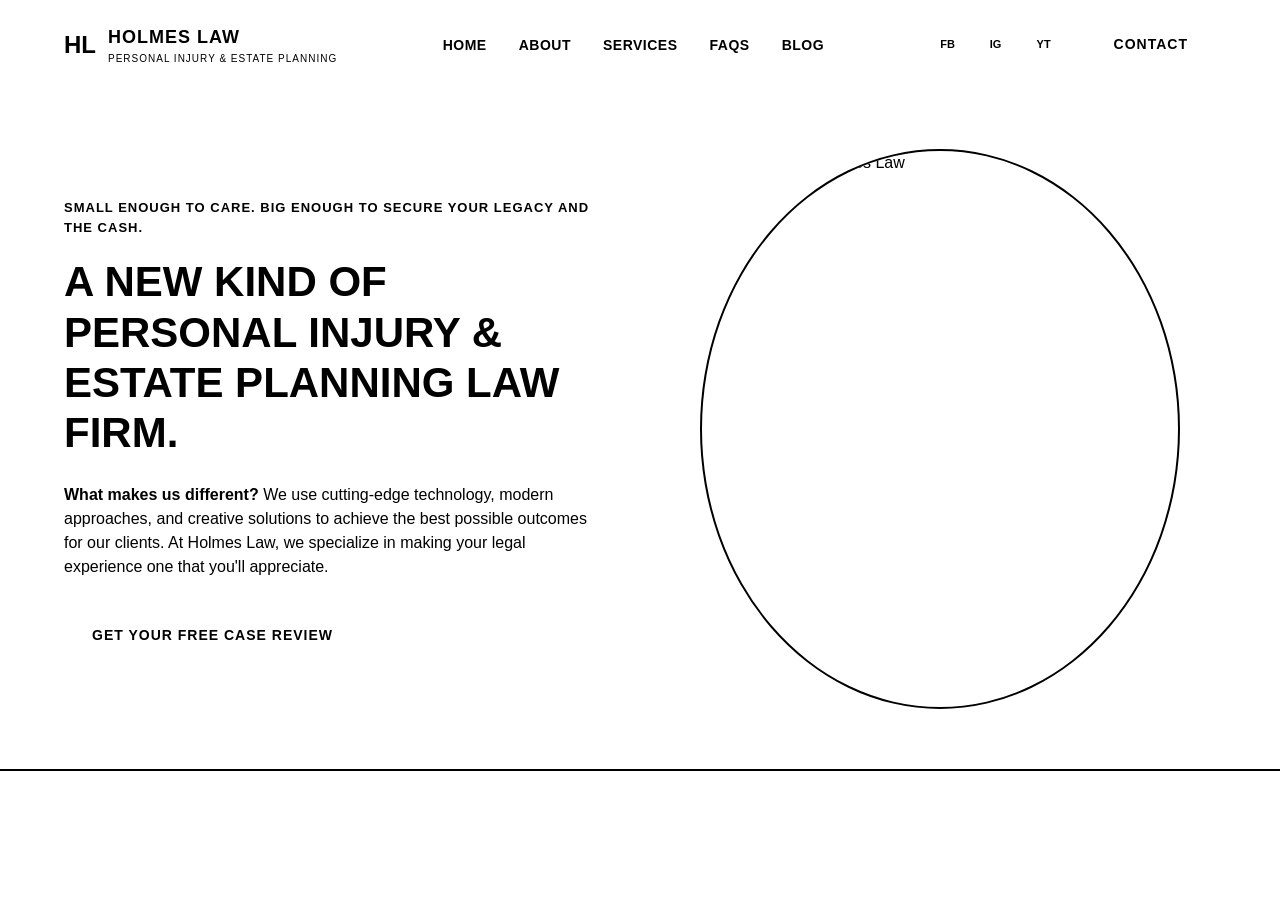
==== teste/index.html @ 4bb9d385 "reinicio do zero" ====
<!DOCTYPE html>
<html lang="pt-BR">
<head>
  <meta charset="UTF-8">
  <meta name="viewport" content="width=device-width, initial-scale=1.0">
  <title>Holmes Law</title>
  <link rel="stylesheet" href="style.css">
</head>
<body>

  <header class="site-header">
    <div class="container header-inner">

      <a href="#" class="logo">
        <span class="logo-mark">HL</span>
        <span class="logo-text">
          HOLMES LAW
          <small>PERSONAL INJURY &amp; ESTATE PLANNING</small>
        </span>
      </a>

      <nav class="main-nav">
        <ul>
          <li><a href="#">Home</a></li>
          <li class="has-dropdown">
            <a href="#">About</a>
            <ul class="dropdown">
              <li><a href="#">Our Story</a></li>
              <li><a href="#">Team</a></li>
            </ul>
          </li>
          <li class="has-dropdown">
            <a href="#">Services</a>
            <ul class="dropdown">
              <li><a href="#">Personal Injury</a></li>
              <li><a href="#">Estate Planning</a></li>
            </ul>
          </li>
          <li><a href="#">FAQs</a></li>
          <li><a href="#">Blog</a></li>
        </ul>
      </nav>

      <div class="header-actions">
        <ul class="social-links">
          <li><a href="#" aria-label="Facebook">FB</a></li>
          <li><a href="#" aria-label="Instagram">IG</a></li>
          <li><a href="#" aria-label="YouTube">YT</a></li>
        </ul>
        <a href="#" class="btn btn-primary">Contact</a>
      </div>

    </div>
  </header>

  <section class="hero">
    <div class="container hero-inner">

      <div class="hero-content">
        <p class="hero-eyebrow">Small enough to care. Big enough to secure your legacy and the cash.</p>
        <h1 class="hero-title">A new kind of personal injury &amp; estate planning law firm.</h1>
        <p class="hero-text">
          <strong>What makes us different?</strong> We use cutting-edge technology, modern approaches, and creative solutions to achieve the best possible outcomes for our clients. At Holmes Law, we specialize in making your legal experience one that you'll appreciate.
        </p>
        <a href="#" class="btn btn-secondary">Get Your Free Case Review</a>
      </div>

      <div class="hero-media">
        <img src="https://via.placeholder.com/600x700" alt="Advogada da Holmes Law">
      </div>

    </div>
  </section>

</body>
</html>
---- teste/style.css ----
/* Reset básico */
* {
  margin: 0;
  padding: 0;
  box-sizing: border-box;
}

body {
  font-family: Arial, Helvetica, sans-serif;
  line-height: 1.5;
}

img {
  max-width: 100%;
  display: block;
}

a {
  text-decoration: none;
  color: inherit;
}

ul {
  list-style: none;
}

.container {
  width: 100%;
  max-width: 1200px;
  margin: 0 auto;
  padding: 0 24px;
}

.btn {
  display: inline-block;
  padding: 14px 28px;
  border-radius: 4px;
  font-size: 14px;
  font-weight: bold;
  letter-spacing: 1px;
  text-transform: uppercase;
}

/* ===== Header / Navegação ===== */

.site-header {
  padding: 20px 0;
}

.header-inner {
  display: flex;
  align-items: center;
  justify-content: space-between;
  gap: 32px;
}

.logo {
  display: flex;
  align-items: center;
  gap: 12px;
  flex-shrink: 0;
}

.logo-mark {
  font-weight: bold;
  font-size: 24px;
}

.logo-text {
  display: flex;
  flex-direction: column;
  font-weight: bold;
  font-size: 18px;
  letter-spacing: 1px;
}

.logo-text small {
  font-weight: normal;
  font-size: 10px;
  letter-spacing: 1px;
}

.main-nav {
  flex: 1;
  display: flex;
  justify-content: center;
}

.main-nav > ul {
  display: flex;
  align-items: center;
  gap: 32px;
}

.main-nav a {
  font-size: 14px;
  font-weight: bold;
  text-transform: uppercase;
  letter-spacing: 0.5px;
}

.has-dropdown {
  position: relative;
}

.dropdown {
  position: absolute;
  top: 100%;
  left: 0;
  min-width: 180px;
  padding: 12px 0;
  display: none;
  flex-direction: column;
}

.has-dropdown:hover .dropdown {
  display: flex;
}

.dropdown a {
  display: block;
  padding: 8px 16px;
  text-transform: none;
  font-weight: normal;
}

.header-actions {
  display: flex;
  align-items: center;
  gap: 24px;
  flex-shrink: 0;
}

.social-links {
  display: flex;
  gap: 12px;
}

.social-links a {
  display: flex;
  align-items: center;
  justify-content: center;
  width: 36px;
  height: 36px;
  border-radius: 50%;
  font-size: 11px;
  font-weight: bold;
}

/* ===== Hero ===== */

.hero {
  padding: 60px 0;
  border-bottom: 2px solid #000;
}

.hero-inner {
  display: grid;
  grid-template-columns: 1fr 1fr;
  align-items: center;
  gap: 48px;
}

.hero-content {
  max-width: 540px;
}

.hero-eyebrow {
  font-size: 13px;
  font-weight: bold;
  text-transform: uppercase;
  letter-spacing: 1px;
  margin-bottom: 20px;
}

.hero-title {
  font-size: 42px;
  line-height: 1.2;
  font-weight: bold;
  text-transform: uppercase;
  margin-bottom: 24px;
}

.hero-text {
  font-size: 16px;
  margin-bottom: 32px;
}

.hero-media {
  display: flex;
  justify-content: center;
}

.hero-media img {
  width: 100%;
  max-width: 480px;
  aspect-ratio: 6 / 7;
  object-fit: cover;
  border-radius: 50%;
  border: 2px solid #000;
}

/* ===== Responsivo ===== */

@media (max-width: 900px) {
  .header-inner {
    flex-wrap: wrap;
  }

  .main-nav {
    order: 3;
    width: 100%;
  }

  .main-nav > ul {
    flex-wrap: wrap;
    justify-content: flex-start;
    gap: 16px;
  }

  .hero-inner {
    grid-template-columns: 1fr;
  }

  .hero-media {
    order: -1;
  }
}
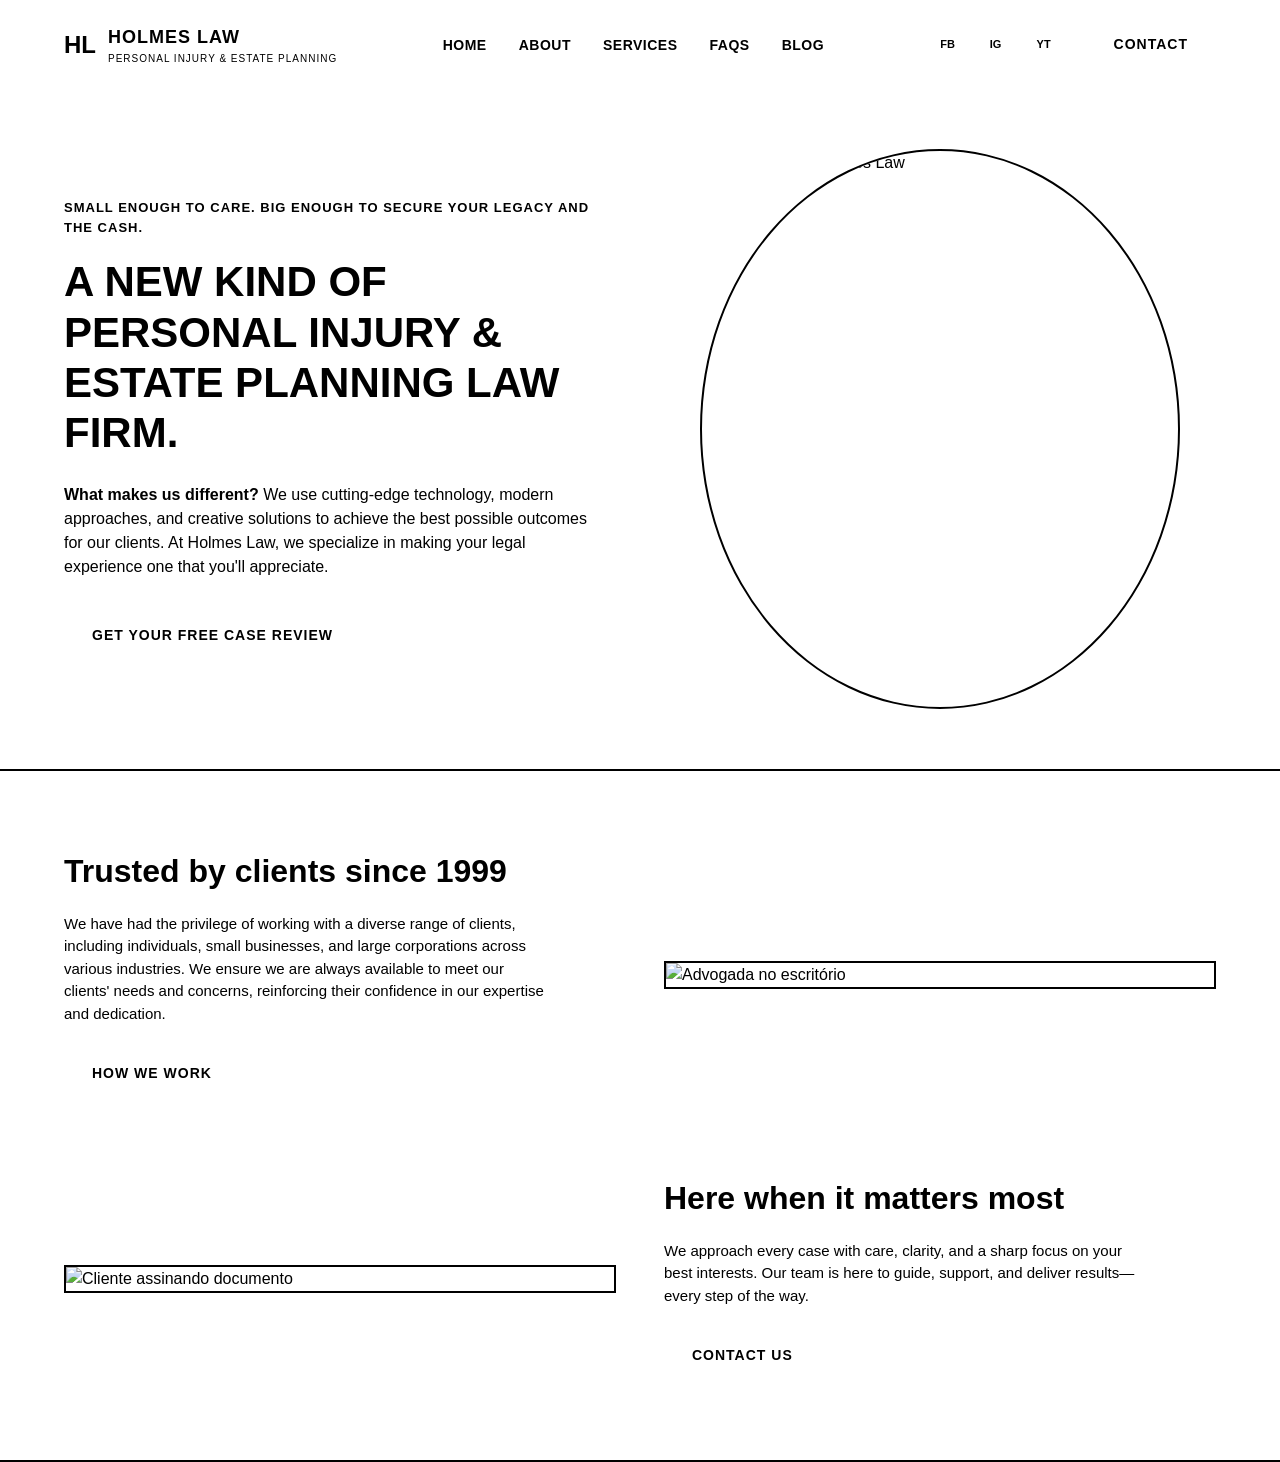
==== commit e0ccb05f: "segunda sessão" ====
--- a/teste/index.html
+++ b/teste/index.html
@@ -72,5 +72,37 @@
     </div>
   </section>
 
+  <section class="about">
+    <div class="container">
+
+      <div class="about-row">
+        <div class="about-text">
+          <h2>Trusted by clients since 1999</h2>
+          <p>
+            We have had the privilege of working with a diverse range of clients, including individuals, small businesses, and large corporations across various industries. We ensure we are always available to meet our clients' needs and concerns, reinforcing their confidence in our expertise and dedication.
+          </p>
+          <a href="#" class="btn btn-secondary">How We Work</a>
+        </div>
+        <div class="about-media">
+          <img src="https://via.placeholder.com/600x600" alt="Advogada no escritório">
+        </div>
+      </div>
+
+      <div class="about-row">
+        <div class="about-media">
+          <img src="https://via.placeholder.com/600x600" alt="Cliente assinando documento">
+        </div>
+        <div class="about-text">
+          <h2>Here when it matters most</h2>
+          <p>
+            We approach every case with care, clarity, and a sharp focus on your best interests. Our team is here to guide, support, and deliver results—every step of the way.
+          </p>
+          <a href="#" class="btn btn-secondary">Contact Us</a>
+        </div>
+      </div>
+
+    </div>
+  </section>
+
 </body>
 </html>
--- a/teste/style.css
+++ b/teste/style.css
@@ -200,6 +200,44 @@
   border: 2px solid #000;
 }
 
+/* ===== About ===== */
+
+.about {
+  padding: 80px 0;
+  border-bottom: 2px solid #000;
+}
+
+.about-row {
+  display: grid;
+  grid-template-columns: 1fr 1fr;
+  align-items: center;
+  gap: 48px;
+}
+
+.about-row + .about-row {
+  margin-top: 80px;
+}
+
+.about-text {
+  max-width: 480px;
+}
+
+.about-text h2 {
+  font-size: 32px;
+  line-height: 1.3;
+  margin-bottom: 20px;
+}
+
+.about-text p {
+  font-size: 15px;
+  margin-bottom: 24px;
+}
+
+.about-media img {
+  width: 100%;
+  border: 2px solid #000;
+}
+
 /* ===== Responsivo ===== */
 
 @media (max-width: 900px) {
@@ -225,4 +263,16 @@
   .hero-media {
     order: -1;
   }
-}
+
+  .about-row {
+    grid-template-columns: 1fr;
+  }
+
+  .about-row + .about-row {
+    margin-top: 48px;
+  }
+
+  .about-text {
+    max-width: none;
+  }
+}
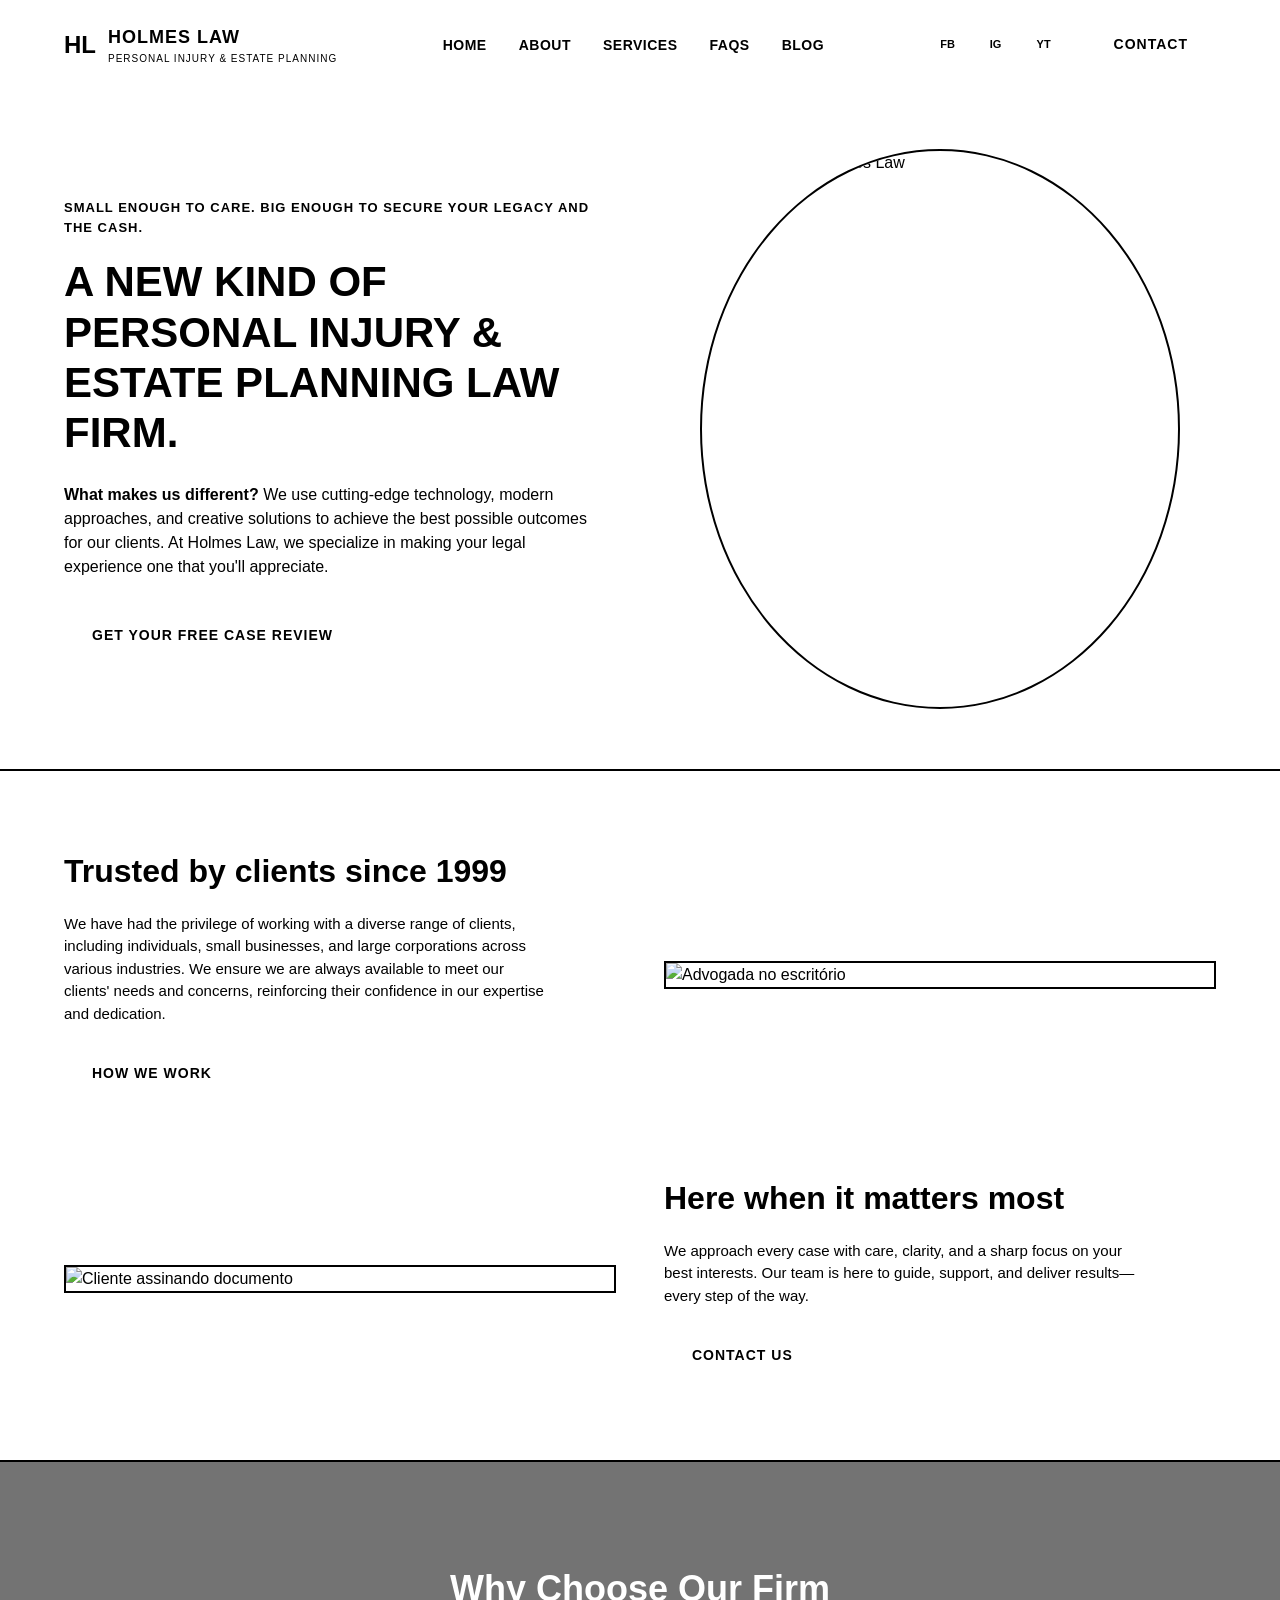
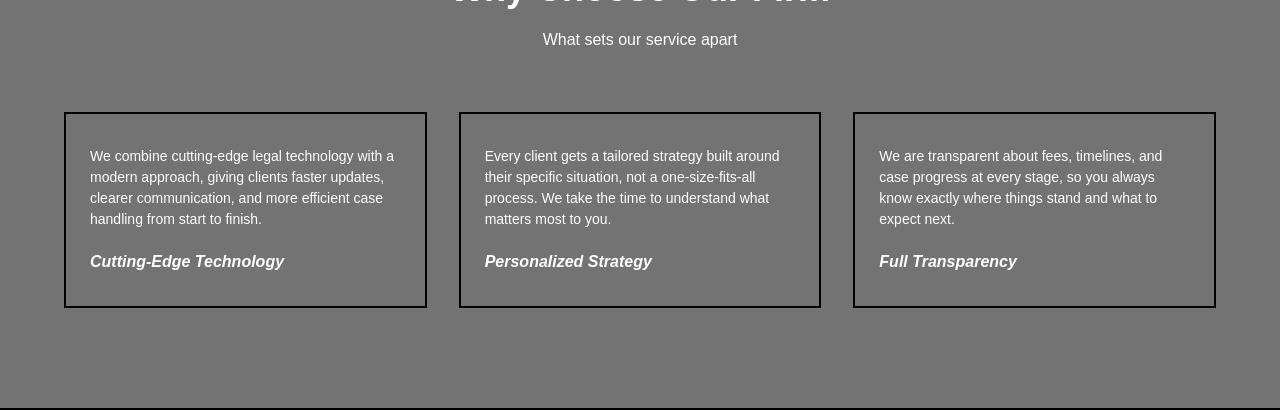
==== commit 8439180b: "3 sessão" ====
--- a/teste/index.html
+++ b/teste/index.html
@@ -104,5 +104,43 @@
     </div>
   </section>
 
+  <section class="highlights" style="background-image: url('https://via.placeholder.com/1600x700');">
+    <div class="highlights-overlay"></div>
+
+    <div class="container highlights-inner">
+
+      <div class="highlights-header">
+        <h2>Why Choose Our Firm</h2>
+        <p>What sets our service apart</p>
+      </div>
+
+      <div class="highlights-grid">
+
+        <div class="highlight-card">
+          <p>
+            We combine cutting-edge legal technology with a modern approach, giving clients faster updates, clearer communication, and more efficient case handling from start to finish.
+          </p>
+          <span class="highlight-label">Cutting-Edge Technology</span>
+        </div>
+
+        <div class="highlight-card">
+          <p>
+            Every client gets a tailored strategy built around their specific situation, not a one-size-fits-all process. We take the time to understand what matters most to you.
+          </p>
+          <span class="highlight-label">Personalized Strategy</span>
+        </div>
+
+        <div class="highlight-card">
+          <p>
+            We are transparent about fees, timelines, and case progress at every stage, so you always know exactly where things stand and what to expect next.
+          </p>
+          <span class="highlight-label">Full Transparency</span>
+        </div>
+
+      </div>
+
+    </div>
+  </section>
+
 </body>
 </html>
--- a/teste/style.css
+++ b/teste/style.css
@@ -238,6 +238,66 @@
   border: 2px solid #000;
 }
 
+/* ===== Highlights (Diferenciais) ===== */
+
+.highlights {
+  position: relative;
+  padding: 100px 0;
+  background-size: cover;
+  background-position: center;
+  border-bottom: 2px solid #000;
+}
+
+.highlights-overlay {
+  position: absolute;
+  inset: 0;
+  background: rgba(0, 0, 0, 0.55);
+}
+
+.highlights-inner {
+  position: relative;
+  z-index: 1;
+}
+
+.highlights-header {
+  text-align: center;
+  max-width: 600px;
+  margin: 0 auto 60px;
+  color: #fff;
+}
+
+.highlights-header h2 {
+  font-size: 36px;
+  margin-bottom: 12px;
+}
+
+.highlights-header p {
+  font-size: 16px;
+}
+
+.highlights-grid {
+  display: grid;
+  grid-template-columns: repeat(3, 1fr);
+  gap: 32px;
+}
+
+.highlight-card {
+  border: 2px solid #000;
+  padding: 32px 24px;
+  color: #fff;
+}
+
+.highlight-card p {
+  font-size: 14px;
+  margin-bottom: 20px;
+}
+
+.highlight-label {
+  display: block;
+  font-style: italic;
+  font-weight: bold;
+}
+
 /* ===== Responsivo ===== */
 
 @media (max-width: 900px) {
@@ -275,4 +335,8 @@
   .about-text {
     max-width: none;
   }
-}
+
+  .highlights-grid {
+    grid-template-columns: 1fr;
+  }
+}
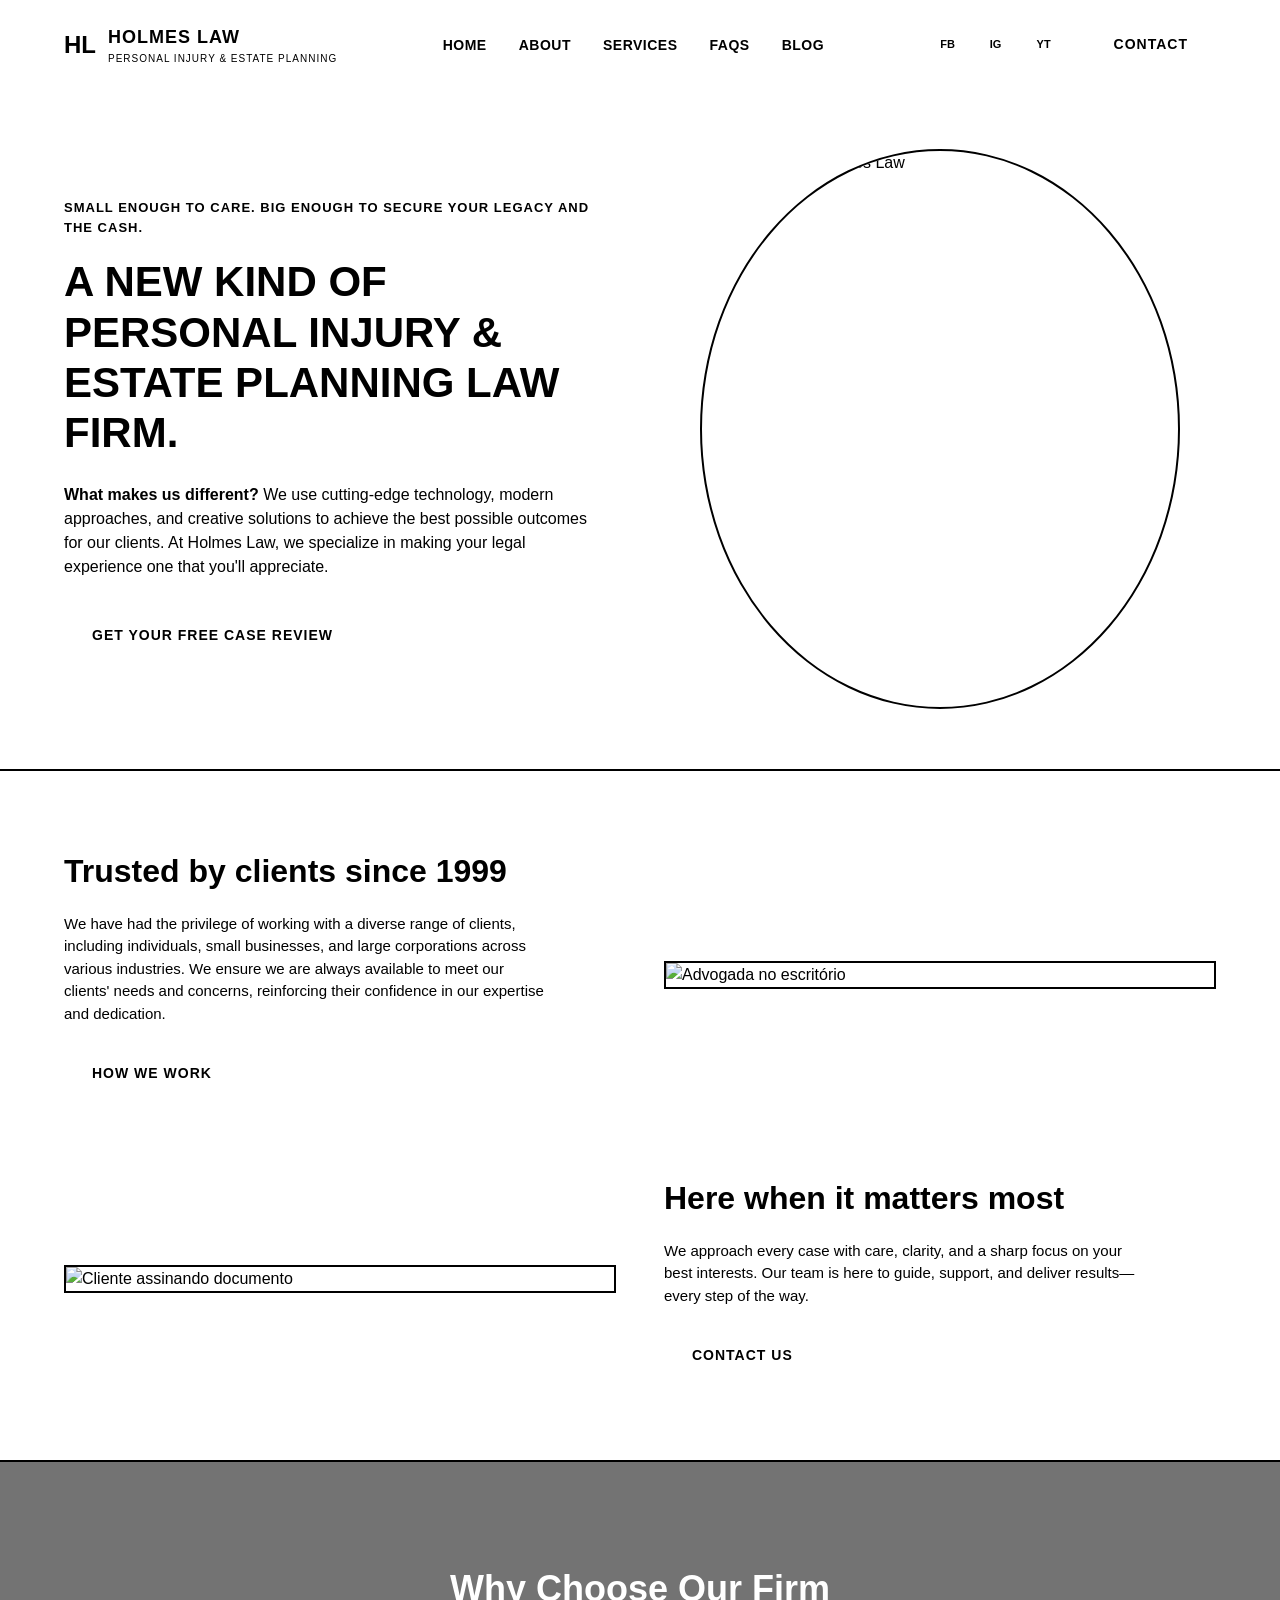
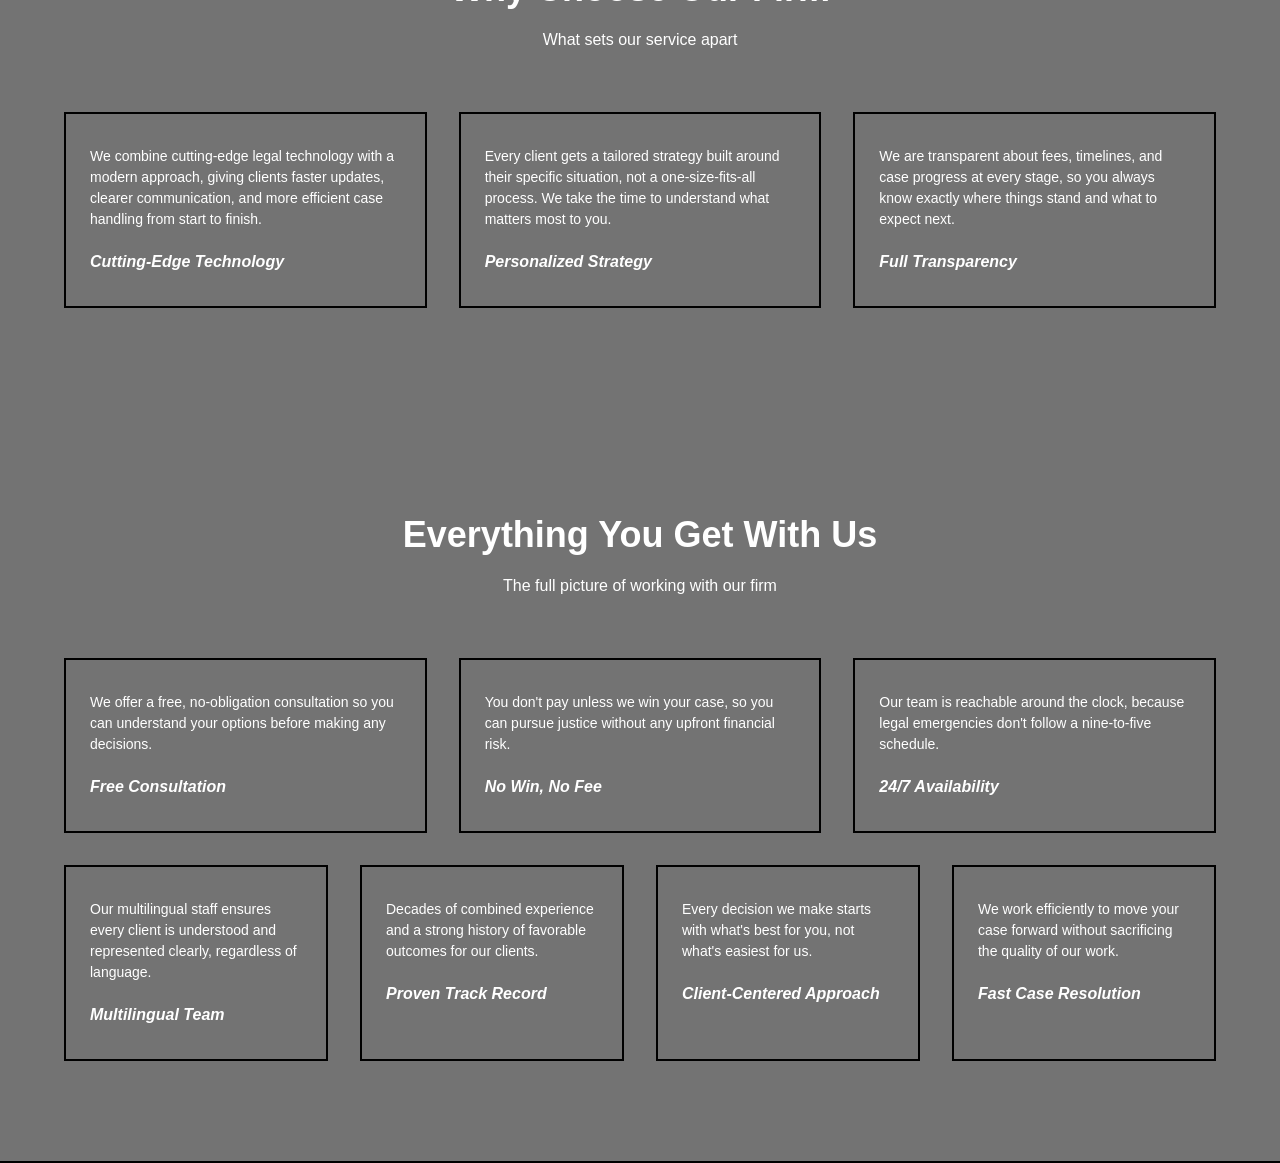
==== commit 5225e1a7: "sessão 3 e 4" ====
--- a/teste/index.html
+++ b/teste/index.html
@@ -104,7 +104,7 @@
     </div>
   </section>
 
-  <section class="highlights" style="background-image: url('https://via.placeholder.com/1600x700');">
+  <section class="highlights highlights-no-divider" style="background-image: url('https://via.placeholder.com/1600x700');">
     <div class="highlights-overlay"></div>
 
     <div class="container highlights-inner">
@@ -142,5 +142,71 @@
     </div>
   </section>
 
+  <section class="highlights" style="background-image: url('https://via.placeholder.com/1600x900');">
+    <div class="highlights-overlay"></div>
+
+    <div class="container highlights-inner">
+
+      <div class="highlights-header">
+        <h2>Everything You Get With Us</h2>
+        <p>The full picture of working with our firm</p>
+      </div>
+
+      <div class="highlights-grid highlights-grid-7">
+
+        <div class="highlight-card highlight-card-top">
+          <p>
+            We offer a free, no-obligation consultation so you can understand your options before making any decisions.
+          </p>
+          <span class="highlight-label">Free Consultation</span>
+        </div>
+
+        <div class="highlight-card highlight-card-top">
+          <p>
+            You don't pay unless we win your case, so you can pursue justice without any upfront financial risk.
+          </p>
+          <span class="highlight-label">No Win, No Fee</span>
+        </div>
+
+        <div class="highlight-card highlight-card-top">
+          <p>
+            Our team is reachable around the clock, because legal emergencies don't follow a nine-to-five schedule.
+          </p>
+          <span class="highlight-label">24/7 Availability</span>
+        </div>
+
+        <div class="highlight-card highlight-card-bottom">
+          <p>
+            Our multilingual staff ensures every client is understood and represented clearly, regardless of language.
+          </p>
+          <span class="highlight-label">Multilingual Team</span>
+        </div>
+
+        <div class="highlight-card highlight-card-bottom">
+          <p>
+            Decades of combined experience and a strong history of favorable outcomes for our clients.
+          </p>
+          <span class="highlight-label">Proven Track Record</span>
+        </div>
+
+        <div class="highlight-card highlight-card-bottom">
+          <p>
+            Every decision we make starts with what's best for you, not what's easiest for us.
+          </p>
+          <span class="highlight-label">Client-Centered Approach</span>
+        </div>
+
+        <div class="highlight-card highlight-card-bottom">
+          <p>
+            We work efficiently to move your case forward without sacrificing the quality of our work.
+          </p>
+          <span class="highlight-label">Fast Case Resolution</span>
+        </div>
+
+      </div>
+
+    </div>
+  </section>
+
 </body>
 </html>
--- a/teste/style.css
+++ b/teste/style.css
@@ -248,6 +248,10 @@
   border-bottom: 2px solid #000;
 }
 
+.highlights-no-divider {
+  border-bottom: none;
+}
+
 .highlights-overlay {
   position: absolute;
   inset: 0;
@@ -298,6 +302,18 @@
   font-weight: bold;
 }
 
+.highlights-grid-7 {
+  grid-template-columns: repeat(12, 1fr);
+}
+
+.highlight-card-top {
+  grid-column: span 4;
+}
+
+.highlight-card-bottom {
+  grid-column: span 3;
+}
+
 /* ===== Responsivo ===== */
 
 @media (max-width: 900px) {
@@ -339,4 +355,9 @@
   .highlights-grid {
     grid-template-columns: 1fr;
   }
-}
+
+  .highlight-card-top,
+  .highlight-card-bottom {
+    grid-column: span 1;
+  }
+}
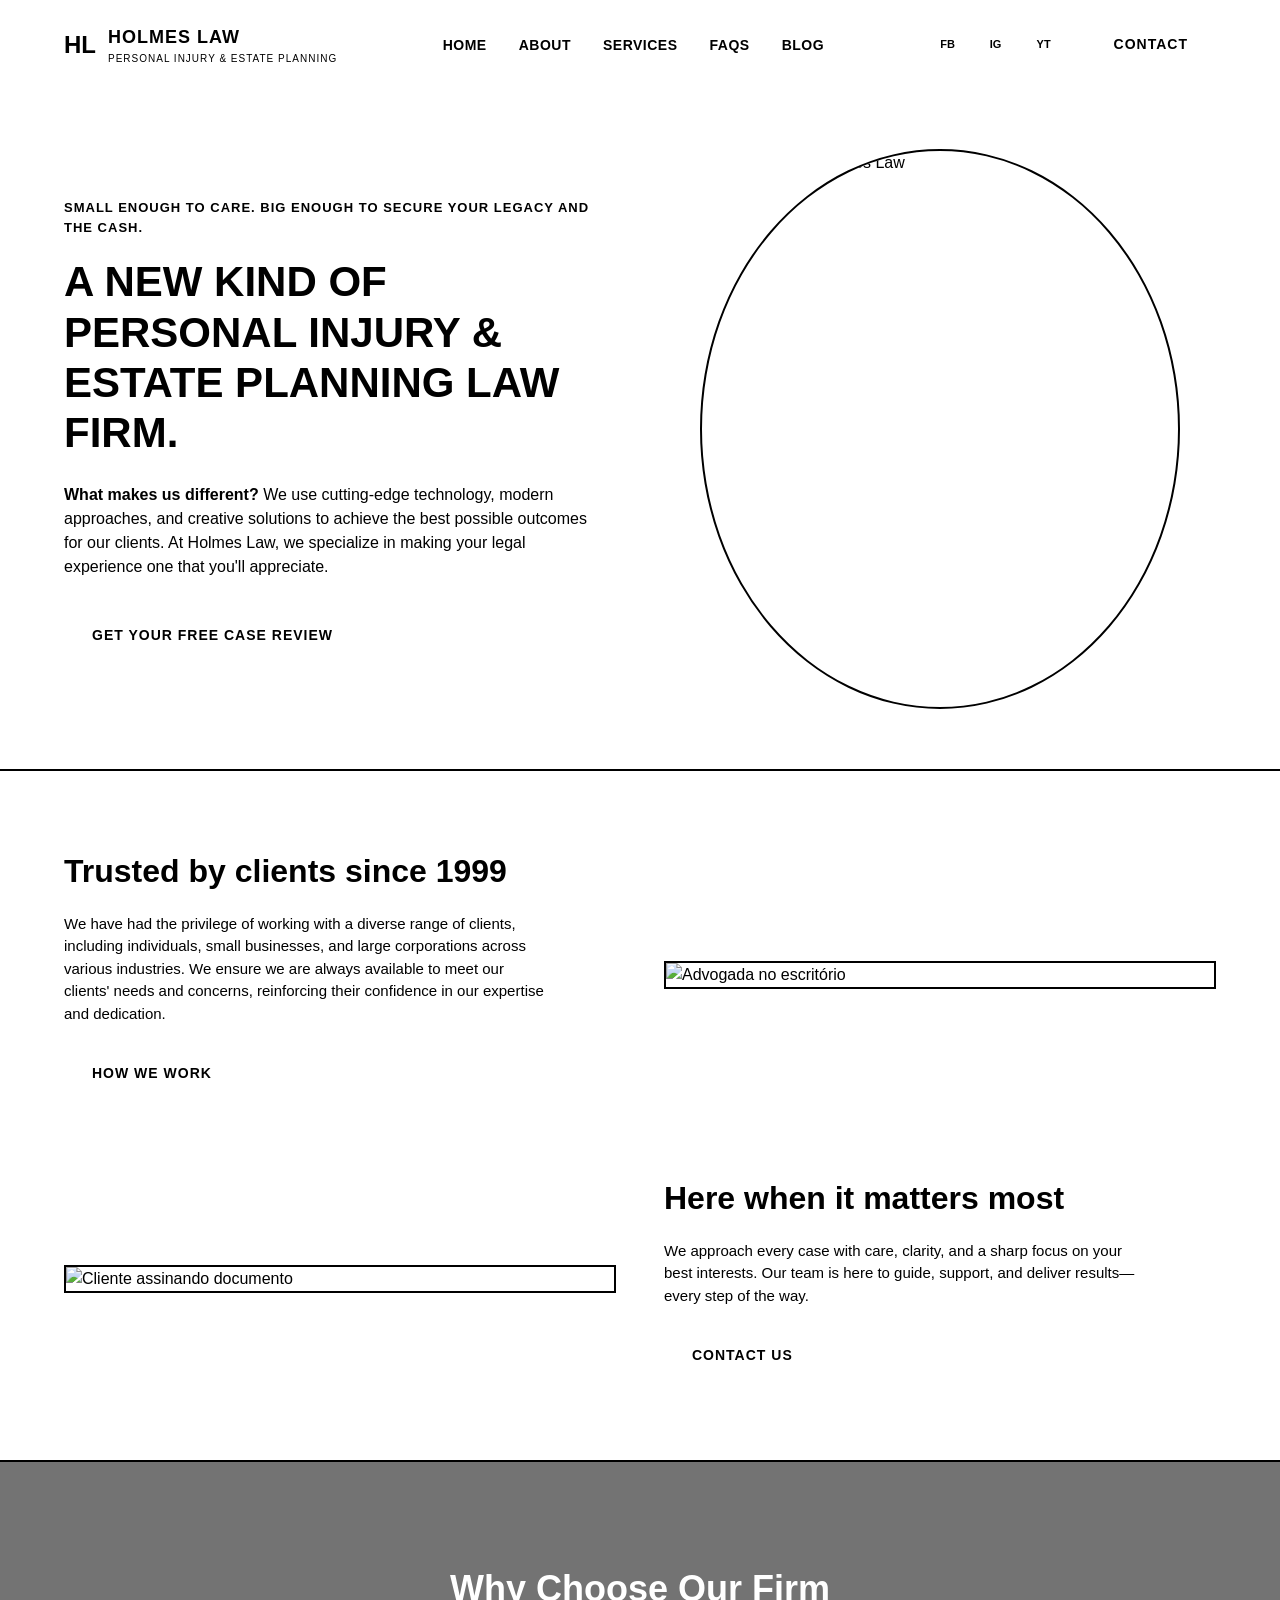
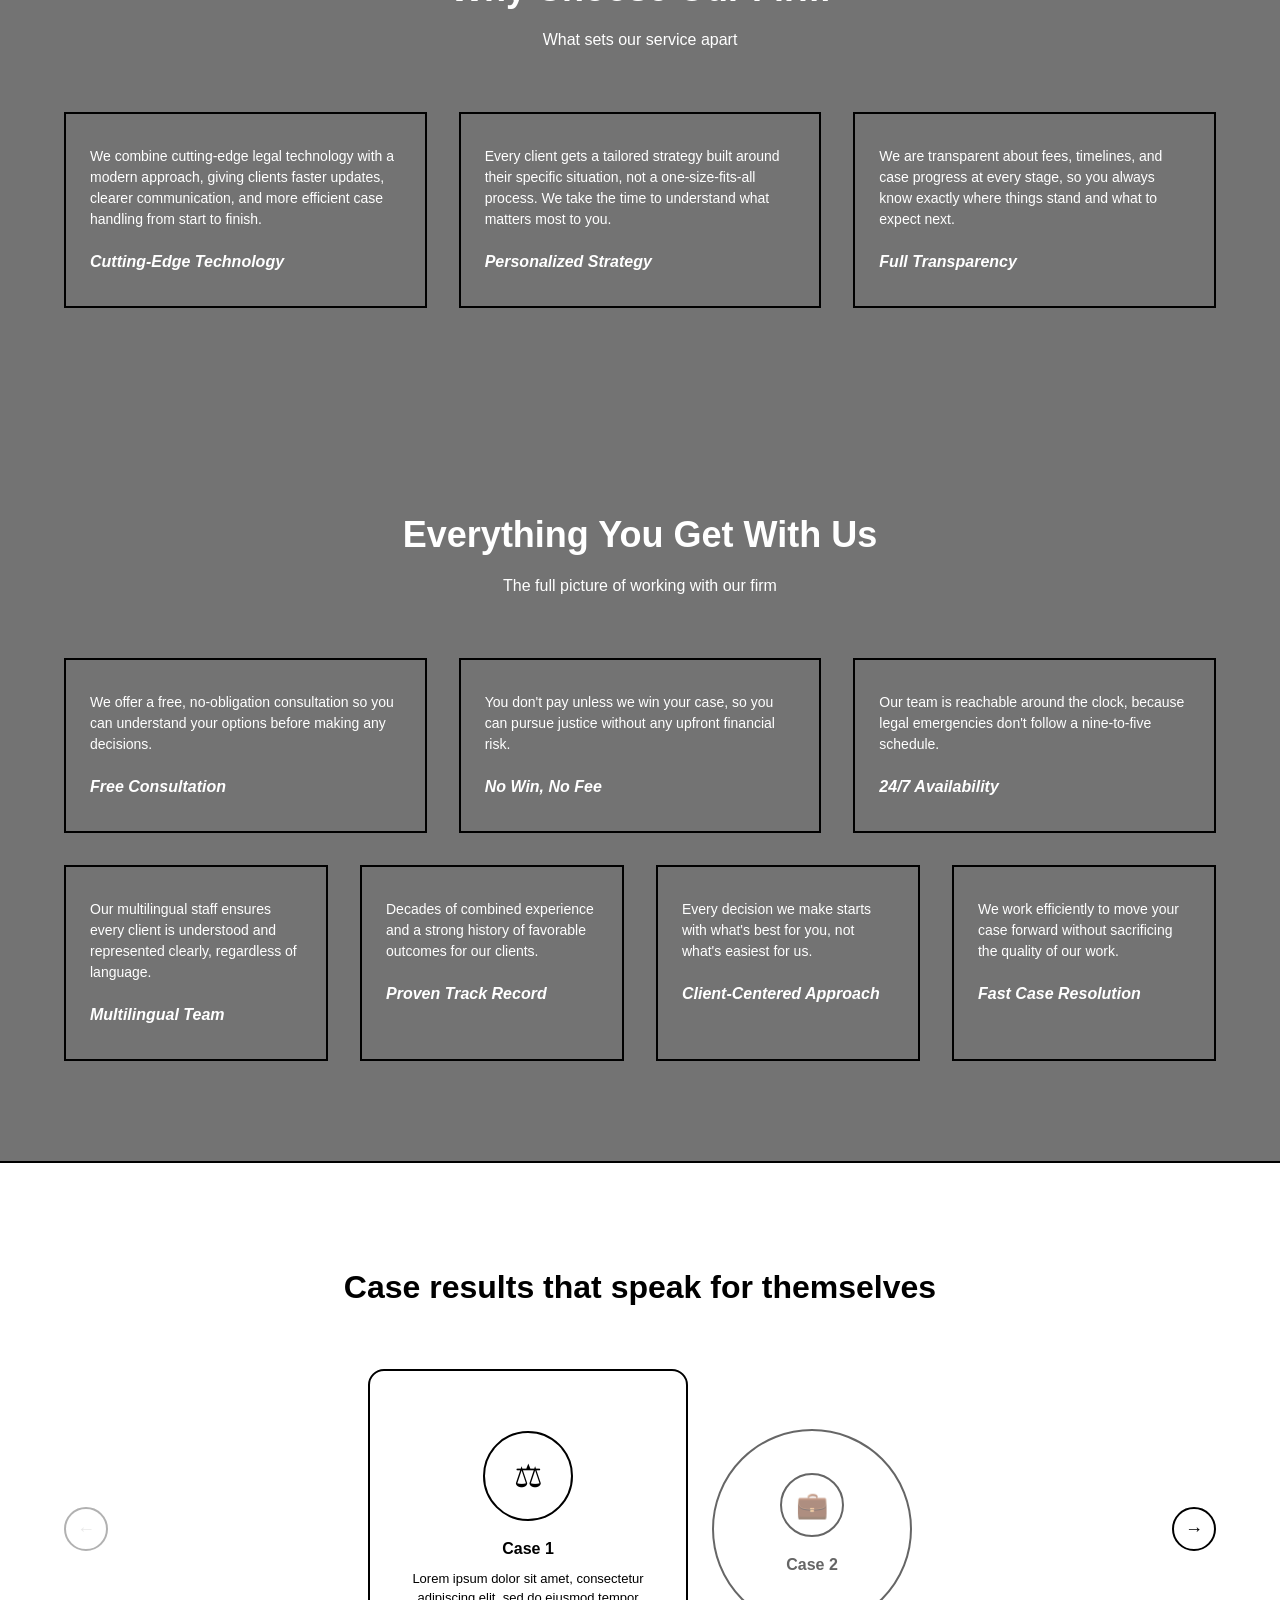
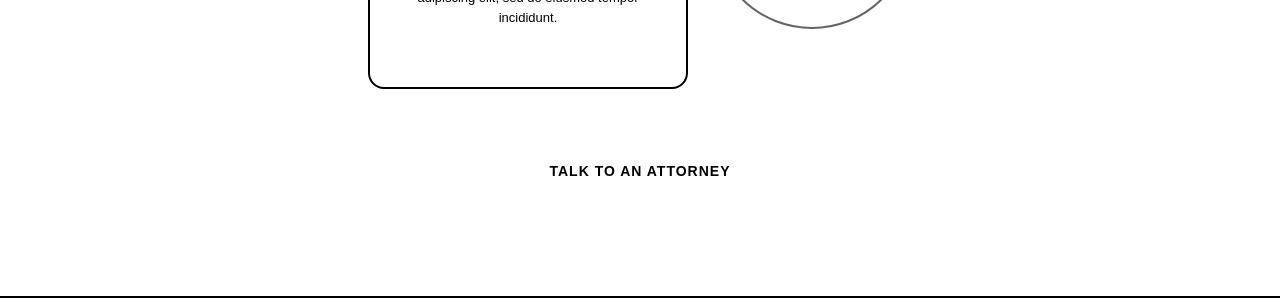
==== commit 8fbcc378: "sessão 5" ====
--- a/teste/index.html
+++ b/teste/index.html
@@ -208,5 +208,113 @@
     </div>
   </section>
 
+  <section class="cases">
+    <div class="container">
+
+      <div class="cases-header">
+        <h2>Case results that speak for themselves</h2>
+      </div>
+
+      <div class="cases-carousel">
+
+        <button type="button" class="cases-arrow cases-arrow-prev" aria-label="Caso anterior">&#8592;</button>
+
+        <div class="cases-track">
+
+          <div class="case-card">
+            <div class="case-symbol">&#9878;</div>
+            <h3>Case 1</h3>
+            <p>Lorem ipsum dolor sit amet, consectetur adipiscing elit, sed do eiusmod tempor incididunt.</p>
+          </div>
+
+          <div class="case-card">
+            <div class="case-symbol">&#128188;</div>
+            <h3>Case 2</h3>
+            <p>Lorem ipsum dolor sit amet, consectetur adipiscing elit, sed do eiusmod tempor incididunt.</p>
+          </div>
+
+          <div class="case-card">
+            <div class="case-symbol">&#128196;</div>
+            <h3>Case 3</h3>
+            <p>Lorem ipsum dolor sit amet, consectetur adipiscing elit, sed do eiusmod tempor incididunt.</p>
+          </div>
+
+          <div class="case-card">
+            <div class="case-symbol">&#128100;</div>
+            <h3>Case 4</h3>
+            <p>Lorem ipsum dolor sit amet, consectetur adipiscing elit, sed do eiusmod tempor incididunt.</p>
+          </div>
+
+          <div class="case-card">
+            <div class="case-symbol">&#127974;</div>
+            <h3>Case 5</h3>
+            <p>Lorem ipsum dolor sit amet, consectetur adipiscing elit, sed do eiusmod tempor incididunt.</p>
+          </div>
+
+          <div class="case-card">
+            <div class="case-symbol">&#9997;</div>
+            <h3>Case 6</h3>
+            <p>Lorem ipsum dolor sit amet, consectetur adipiscing elit, sed do eiusmod tempor incididunt.</p>
+          </div>
+
+        </div>
+
+        <button type="button" class="cases-arrow cases-arrow-next" aria-label="Próximo caso">&#8594;</button>
+
+      </div>
+
+      <div class="cases-cta">
+        <a href="#" class="btn btn-secondary">Talk to an Attorney</a>
+      </div>
+
+    </div>
+  </section>
+
+  <script>
+    (function () {
+      var track = document.querySelector('.cases-track');
+      var prevBtn = document.querySelector('.cases-arrow-prev');
+      var nextBtn = document.querySelector('.cases-arrow-next');
+
+      if (!track || !prevBtn || !nextBtn) return;
+
+      var cards = Array.prototype.slice.call(track.querySelectorAll('.case-card'));
+      var currentIndex = 0;
+
+      function render() {
+        cards.forEach(function (card, index) {
+          card.classList.remove('is-current', 'is-side', 'is-hidden');
+
+          if (index === currentIndex) {
+            card.classList.add('is-current');
+          } else if (index === currentIndex - 1 || index === currentIndex + 1) {
+            card.classList.add('is-side');
+          } else {
+            card.classList.add('is-hidden');
+          }
+        });
+
+        prevBtn.disabled = currentIndex === 0;
+        nextBtn.disabled = currentIndex === cards.length - 1;
+      }
+
+      prevBtn.addEventListener('click', function () {
+        if (currentIndex > 0) {
+          currentIndex -= 1;
+          render();
+        }
+      });
+
+      nextBtn.addEventListener('click', function () {
+        if (currentIndex < cards.length - 1) {
+          currentIndex += 1;
+          render();
+        }
+      });
+
+      render();
+    })();
+  </script>
+
 </body>
 </html>
--- a/teste/style.css
+++ b/teste/style.css
@@ -314,6 +314,123 @@
   grid-column: span 3;
 }
 
+/* ===== Cases (Carrossel) ===== */
+
+.cases {
+  padding: 100px 0;
+  border-bottom: 2px solid #000;
+}
+
+.cases-header {
+  text-align: center;
+  max-width: 600px;
+  margin: 0 auto 48px;
+}
+
+.cases-header h2 {
+  font-size: 32px;
+}
+
+.cases-carousel {
+  display: flex;
+  align-items: center;
+  gap: 16px;
+}
+
+.cases-arrow {
+  flex-shrink: 0;
+  width: 44px;
+  height: 44px;
+  border-radius: 50%;
+  border: 2px solid #000;
+  background: none;
+  font-size: 18px;
+  cursor: pointer;
+}
+
+.cases-arrow:disabled {
+  opacity: 0.3;
+  cursor: not-allowed;
+}
+
+.cases-track {
+  flex: 1;
+  display: flex;
+  align-items: center;
+  justify-content: center;
+  gap: 24px;
+  overflow: hidden;
+  min-height: 340px;
+}
+
+.case-card {
+  flex: 0 0 auto;
+  width: 200px;
+  border: 2px solid #000;
+  border-radius: 50%;
+  aspect-ratio: 1 / 1;
+  padding: 24px;
+  text-align: center;
+  display: flex;
+  flex-direction: column;
+  align-items: center;
+  justify-content: center;
+  transition: all 0.3s ease;
+}
+
+.case-card.is-hidden {
+  display: none;
+}
+
+.case-card.is-side {
+  opacity: 0.6;
+}
+
+.case-card.is-current {
+  width: 320px;
+  aspect-ratio: auto;
+  min-height: 320px;
+  border-radius: 16px;
+  padding: 40px 28px;
+}
+
+.case-symbol {
+  width: 64px;
+  height: 64px;
+  margin: 0 auto 16px;
+  display: flex;
+  align-items: center;
+  justify-content: center;
+  border: 2px solid #000;
+  border-radius: 50%;
+  font-size: 26px;
+}
+
+.case-card.is-current .case-symbol {
+  width: 90px;
+  height: 90px;
+  font-size: 32px;
+}
+
+.case-card h3 {
+  font-size: 16px;
+  margin-bottom: 8px;
+}
+
+.case-card p {
+  font-size: 13px;
+  display: none;
+}
+
+.case-card.is-current p {
+  display: block;
+}
+
+.cases-cta {
+  text-align: center;
+  margin-top: 48px;
+}
+
 /* ===== Responsivo ===== */
 
 @media (max-width: 900px) {
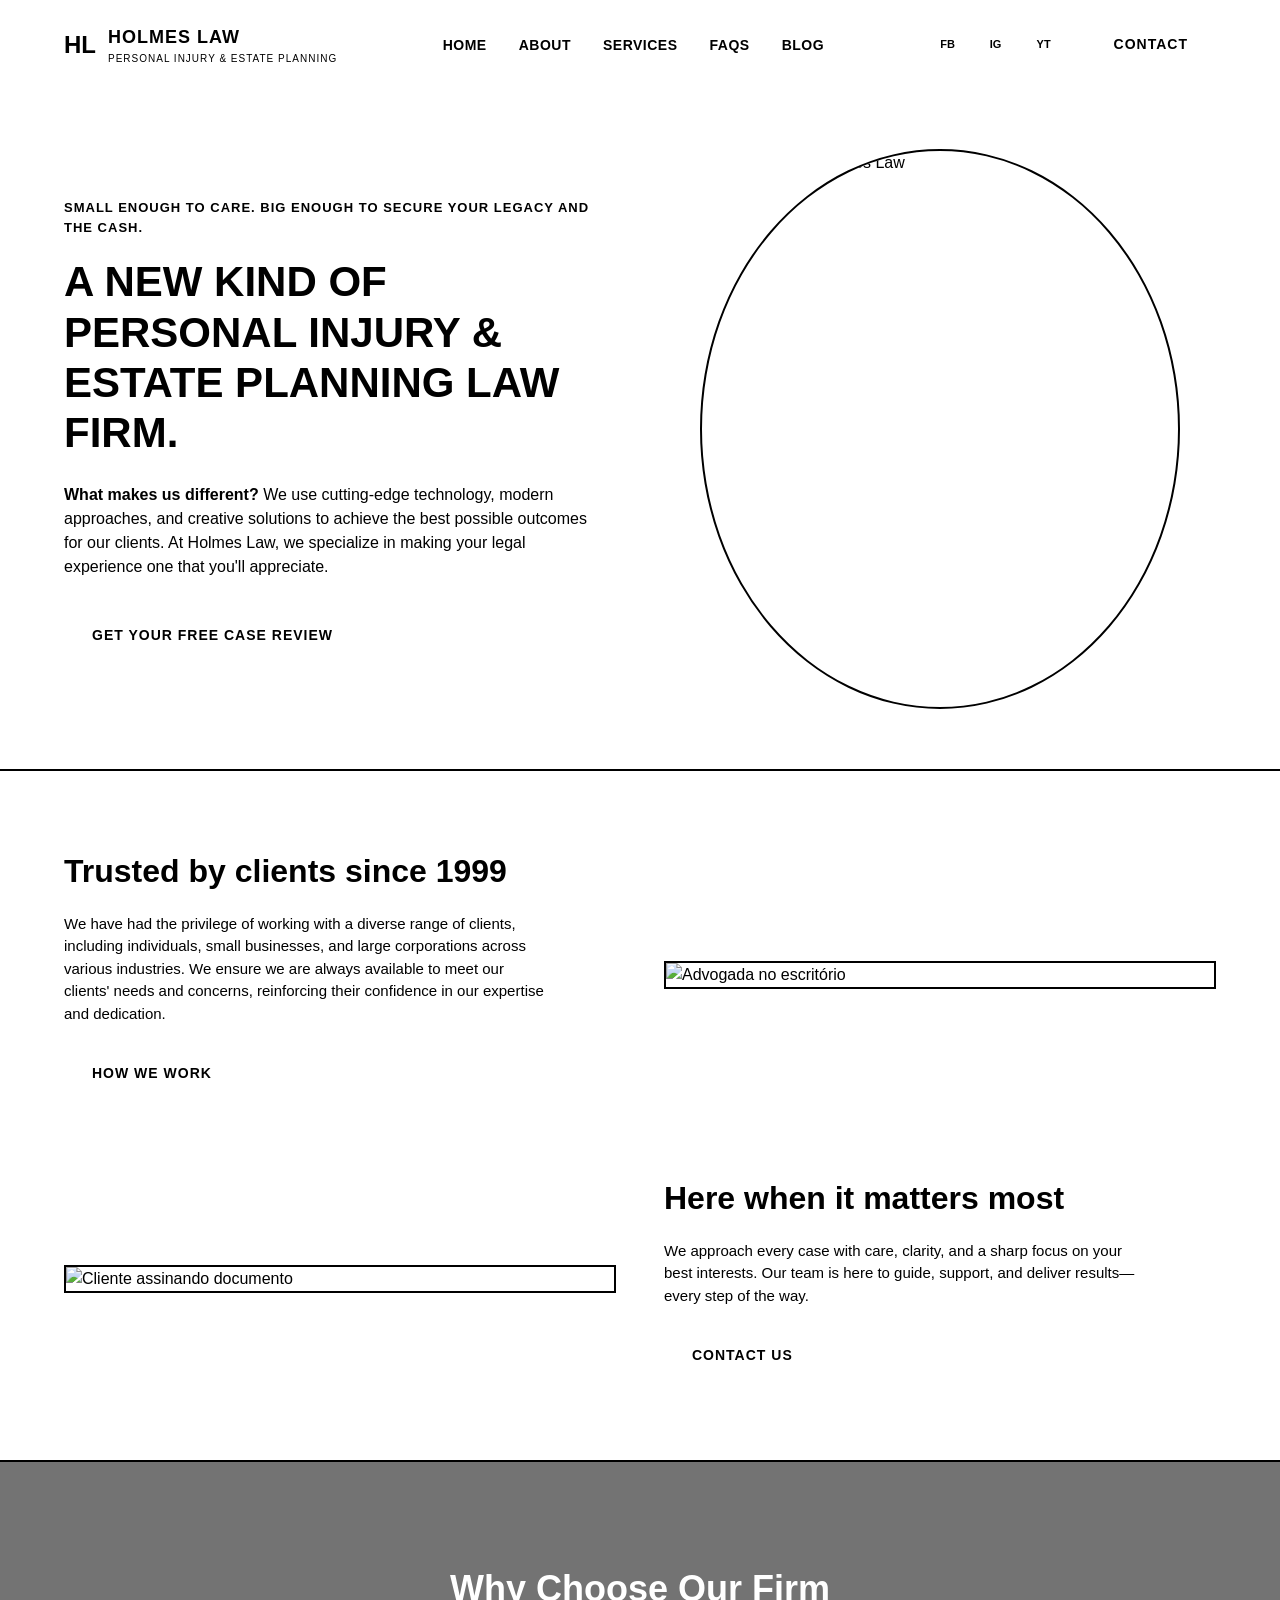
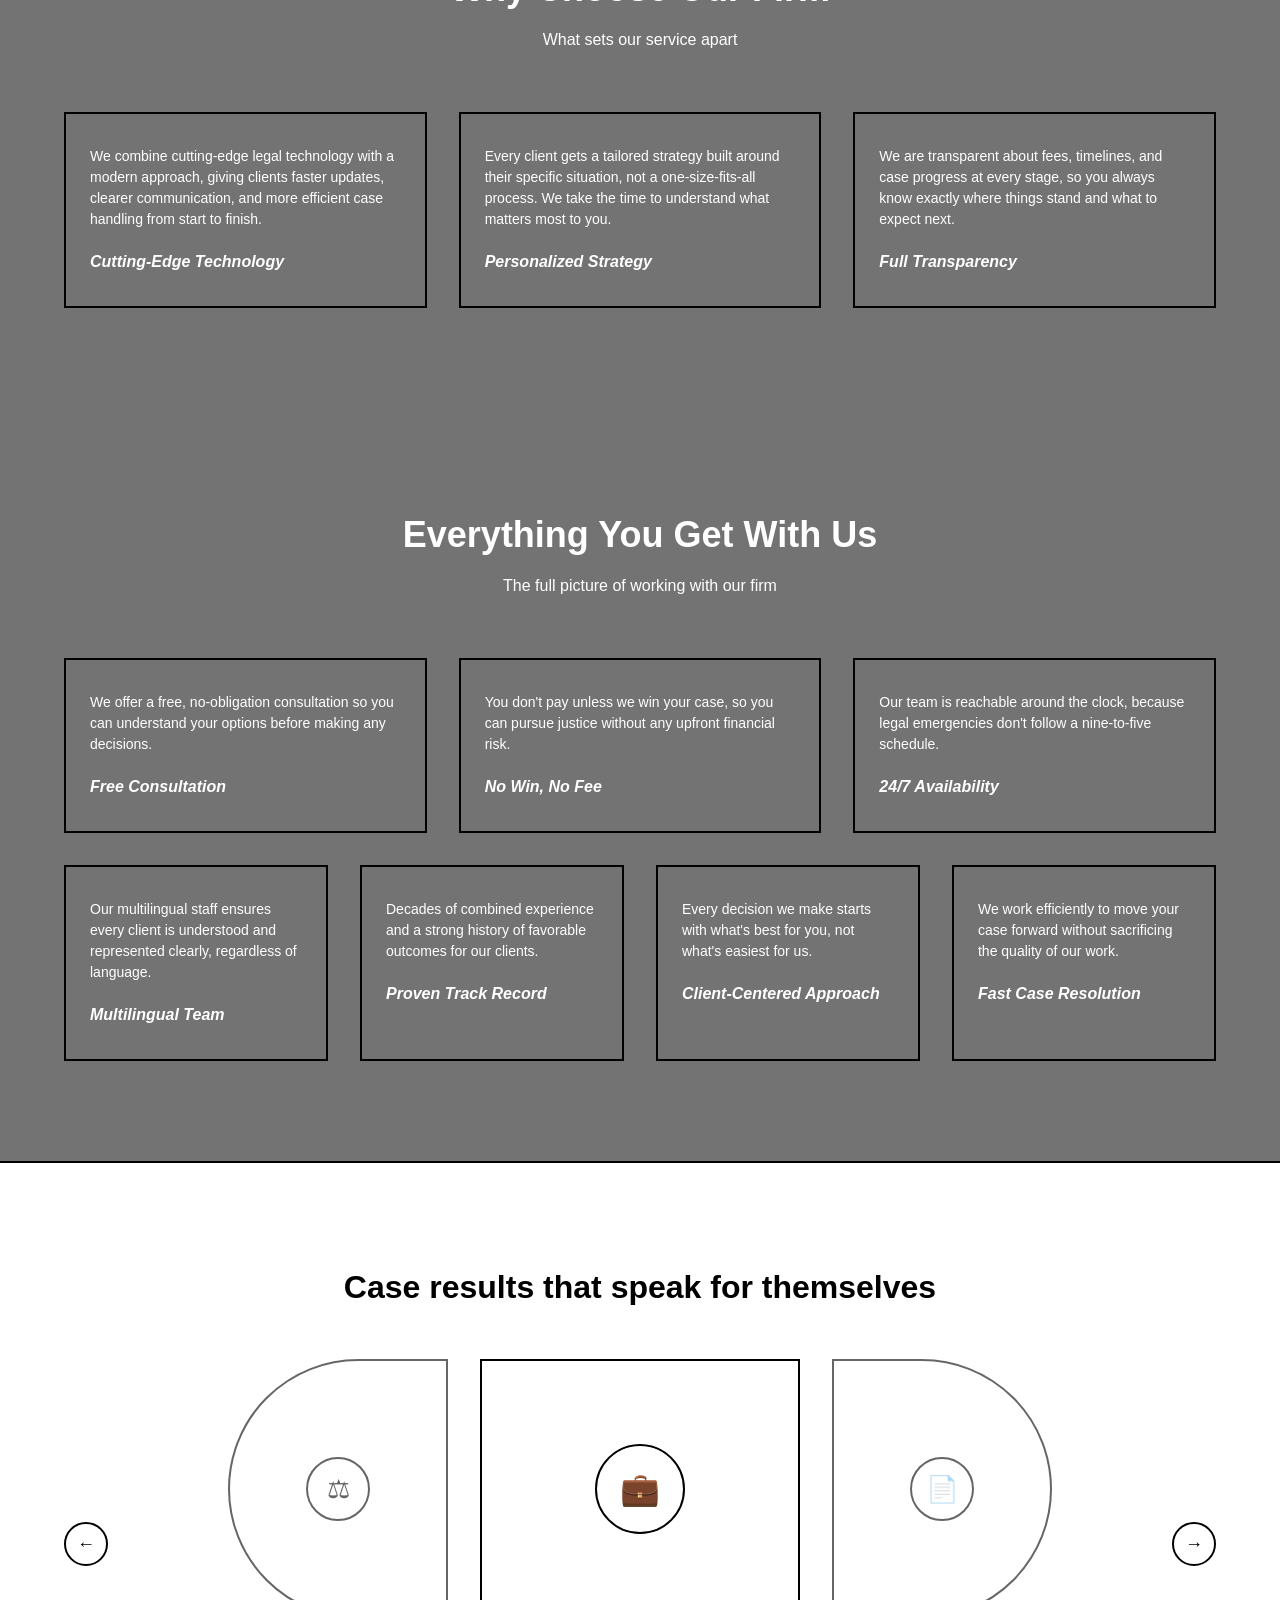
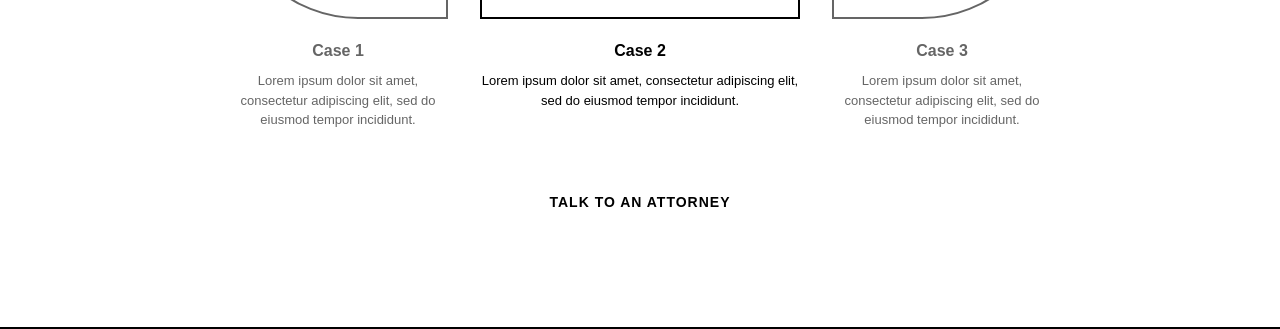
==== commit c9523ca6: "SEÇÃO 6 pior que ficou bom não vou mentir" ====
--- a/teste/index.html
+++ b/teste/index.html
@@ -222,37 +222,49 @@
         <div class="cases-track">
 
           <div class="case-card">
-            <div class="case-symbol">&#9878;</div>
+            <div class="case-shape">
+              <div class="case-symbol">&#9878;</div>
+            </div>
             <h3>Case 1</h3>
             <p>Lorem ipsum dolor sit amet, consectetur adipiscing elit, sed do eiusmod tempor incididunt.</p>
           </div>
 
           <div class="case-card">
-            <div class="case-symbol">&#128188;</div>
+            <div class="case-shape">
+              <div class="case-symbol">&#128188;</div>
+            </div>
             <h3>Case 2</h3>
             <p>Lorem ipsum dolor sit amet, consectetur adipiscing elit, sed do eiusmod tempor incididunt.</p>
           </div>
 
           <div class="case-card">
-            <div class="case-symbol">&#128196;</div>
+            <div class="case-shape">
+              <div class="case-symbol">&#128196;</div>
+            </div>
             <h3>Case 3</h3>
             <p>Lorem ipsum dolor sit amet, consectetur adipiscing elit, sed do eiusmod tempor incididunt.</p>
           </div>
 
           <div class="case-card">
-            <div class="case-symbol">&#128100;</div>
+            <div class="case-shape">
+              <div class="case-symbol">&#128100;</div>
+            </div>
             <h3>Case 4</h3>
             <p>Lorem ipsum dolor sit amet, consectetur adipiscing elit, sed do eiusmod tempor incididunt.</p>
           </div>
 
           <div class="case-card">
-            <div class="case-symbol">&#127974;</div>
+            <div class="case-shape">
+              <div class="case-symbol">&#127974;</div>
+            </div>
             <h3>Case 5</h3>
             <p>Lorem ipsum dolor sit amet, consectetur adipiscing elit, sed do eiusmod tempor incididunt.</p>
           </div>
 
           <div class="case-card">
-            <div class="case-symbol">&#9997;</div>
+            <div class="case-shape">
+              <div class="case-symbol">&#9997;</div>
+            </div>
             <h3>Case 6</h3>
             <p>Lorem ipsum dolor sit amet, consectetur adipiscing elit, sed do eiusmod tempor incididunt.</p>
           </div>
@@ -279,16 +291,18 @@
       if (!track || !prevBtn || !nextBtn) return;
 
       var cards = Array.prototype.slice.call(track.querySelectorAll('.case-card'));
-      var currentIndex = 0;
+      var currentIndex = 1;
 
       function render() {
         cards.forEach(function (card, index) {
-          card.classList.remove('is-current', 'is-side', 'is-hidden');
+          card.classList.remove('is-current', 'is-side', 'is-prev', 'is-next', 'is-hidden');
 
           if (index === currentIndex) {
             card.classList.add('is-current');
-          } else if (index === currentIndex - 1 || index === currentIndex + 1) {
-            card.classList.add('is-side');
+          } else if (index === currentIndex - 1) {
+            card.classList.add('is-side', 'is-prev');
+          } else if (index === currentIndex + 1) {
+            card.classList.add('is-side', 'is-next');
           } else {
             card.classList.add('is-hidden');
           }
--- a/teste/style.css
+++ b/teste/style.css
@@ -356,25 +356,17 @@
 .cases-track {
   flex: 1;
   display: flex;
-  align-items: center;
-  justify-content: center;
-  gap: 24px;
+  align-items: flex-start;
+  justify-content: center;
+  gap: 32px;
   overflow: hidden;
   min-height: 340px;
 }
 
 .case-card {
   flex: 0 0 auto;
-  width: 200px;
-  border: 2px solid #000;
-  border-radius: 50%;
-  aspect-ratio: 1 / 1;
-  padding: 24px;
+  width: 220px;
   text-align: center;
-  display: flex;
-  flex-direction: column;
-  align-items: center;
-  justify-content: center;
   transition: all 0.3s ease;
 }
 
@@ -388,16 +380,28 @@
 
 .case-card.is-current {
   width: 320px;
-  aspect-ratio: auto;
-  min-height: 320px;
-  border-radius: 16px;
-  padding: 40px 28px;
+}
+
+.case-shape {
+  width: 100%;
+  height: 260px;
+  border: 2px solid #000;
+  display: flex;
+  align-items: center;
+  justify-content: center;
+}
+
+.case-card.is-prev .case-shape {
+  border-radius: 130px 0 0 130px;
+}
+
+.case-card.is-next .case-shape {
+  border-radius: 0 130px 130px 0;
 }
 
 .case-symbol {
   width: 64px;
   height: 64px;
-  margin: 0 auto 16px;
   display: flex;
   align-items: center;
   justify-content: center;
@@ -414,16 +418,12 @@
 
 .case-card h3 {
   font-size: 16px;
+  margin-top: 20px;
   margin-bottom: 8px;
 }
 
 .case-card p {
   font-size: 13px;
-  display: none;
-}
-
-.case-card.is-current p {
-  display: block;
 }
 
 .cases-cta {
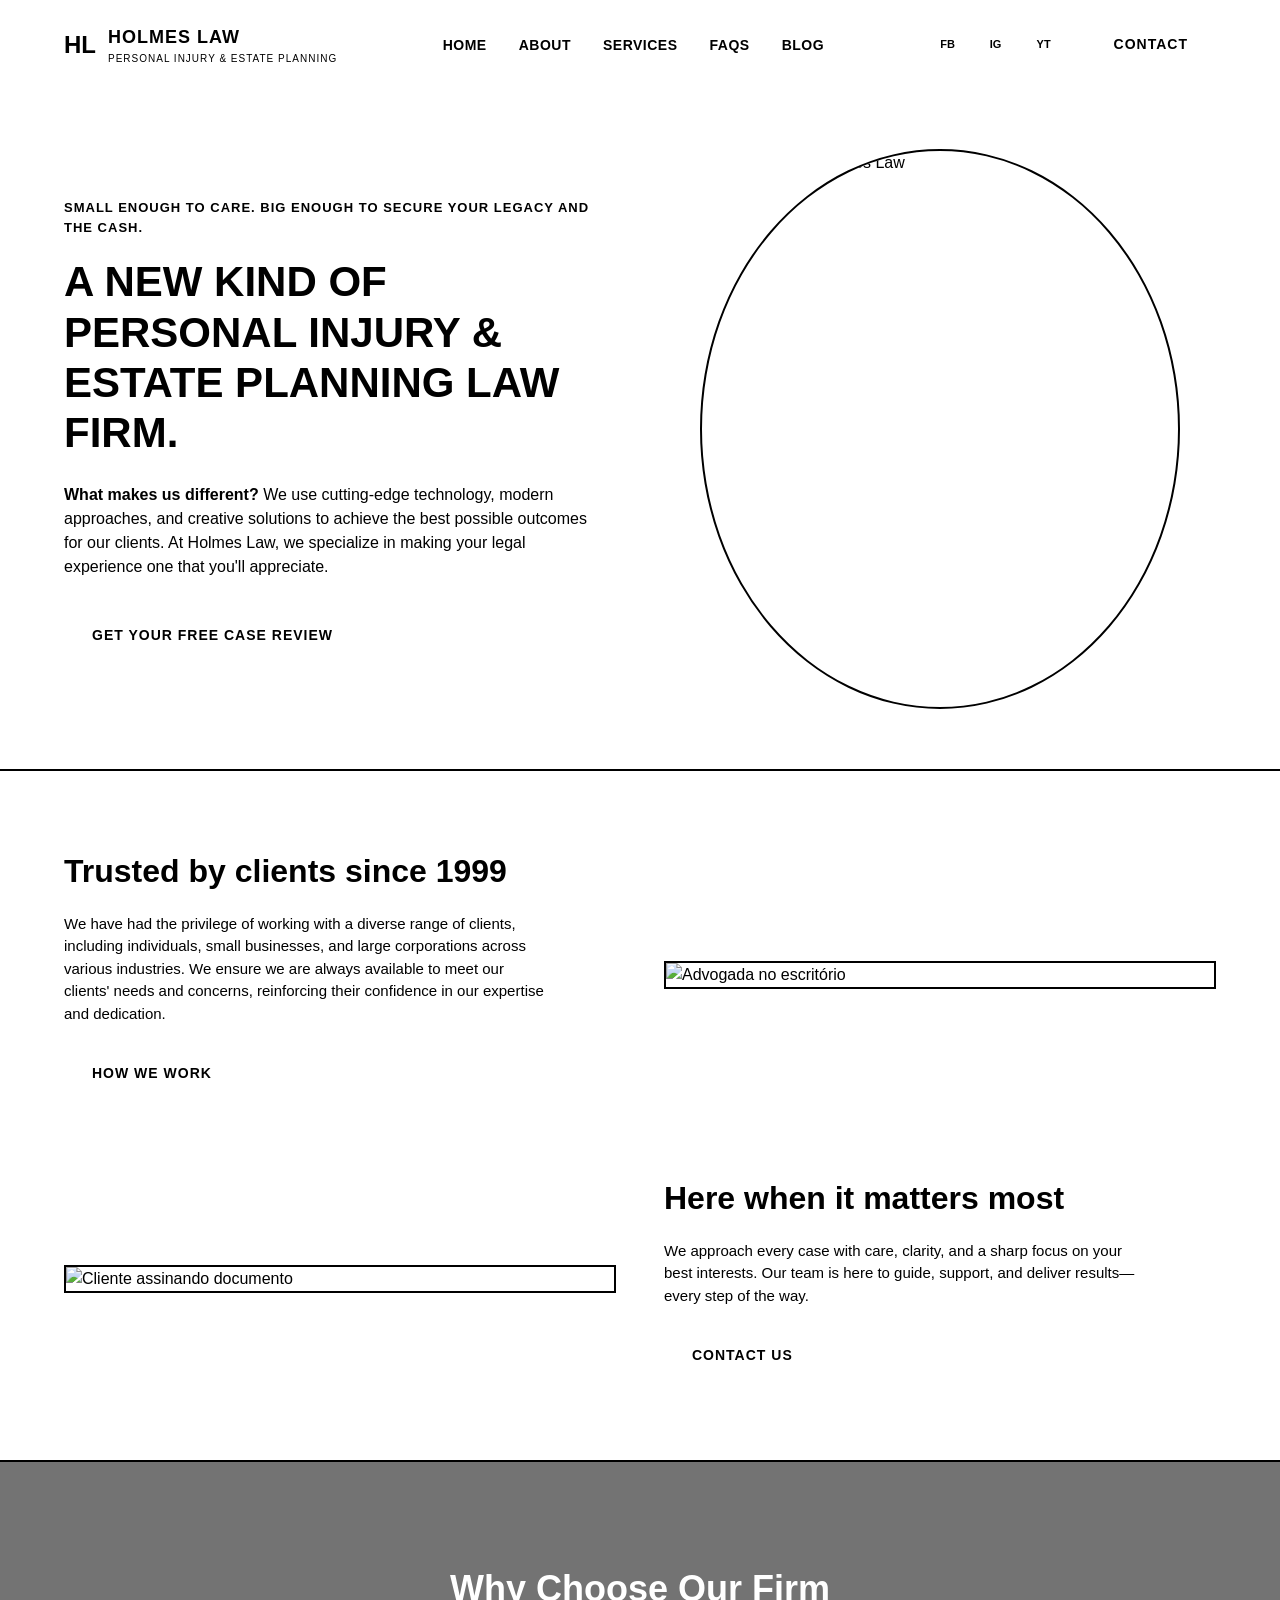
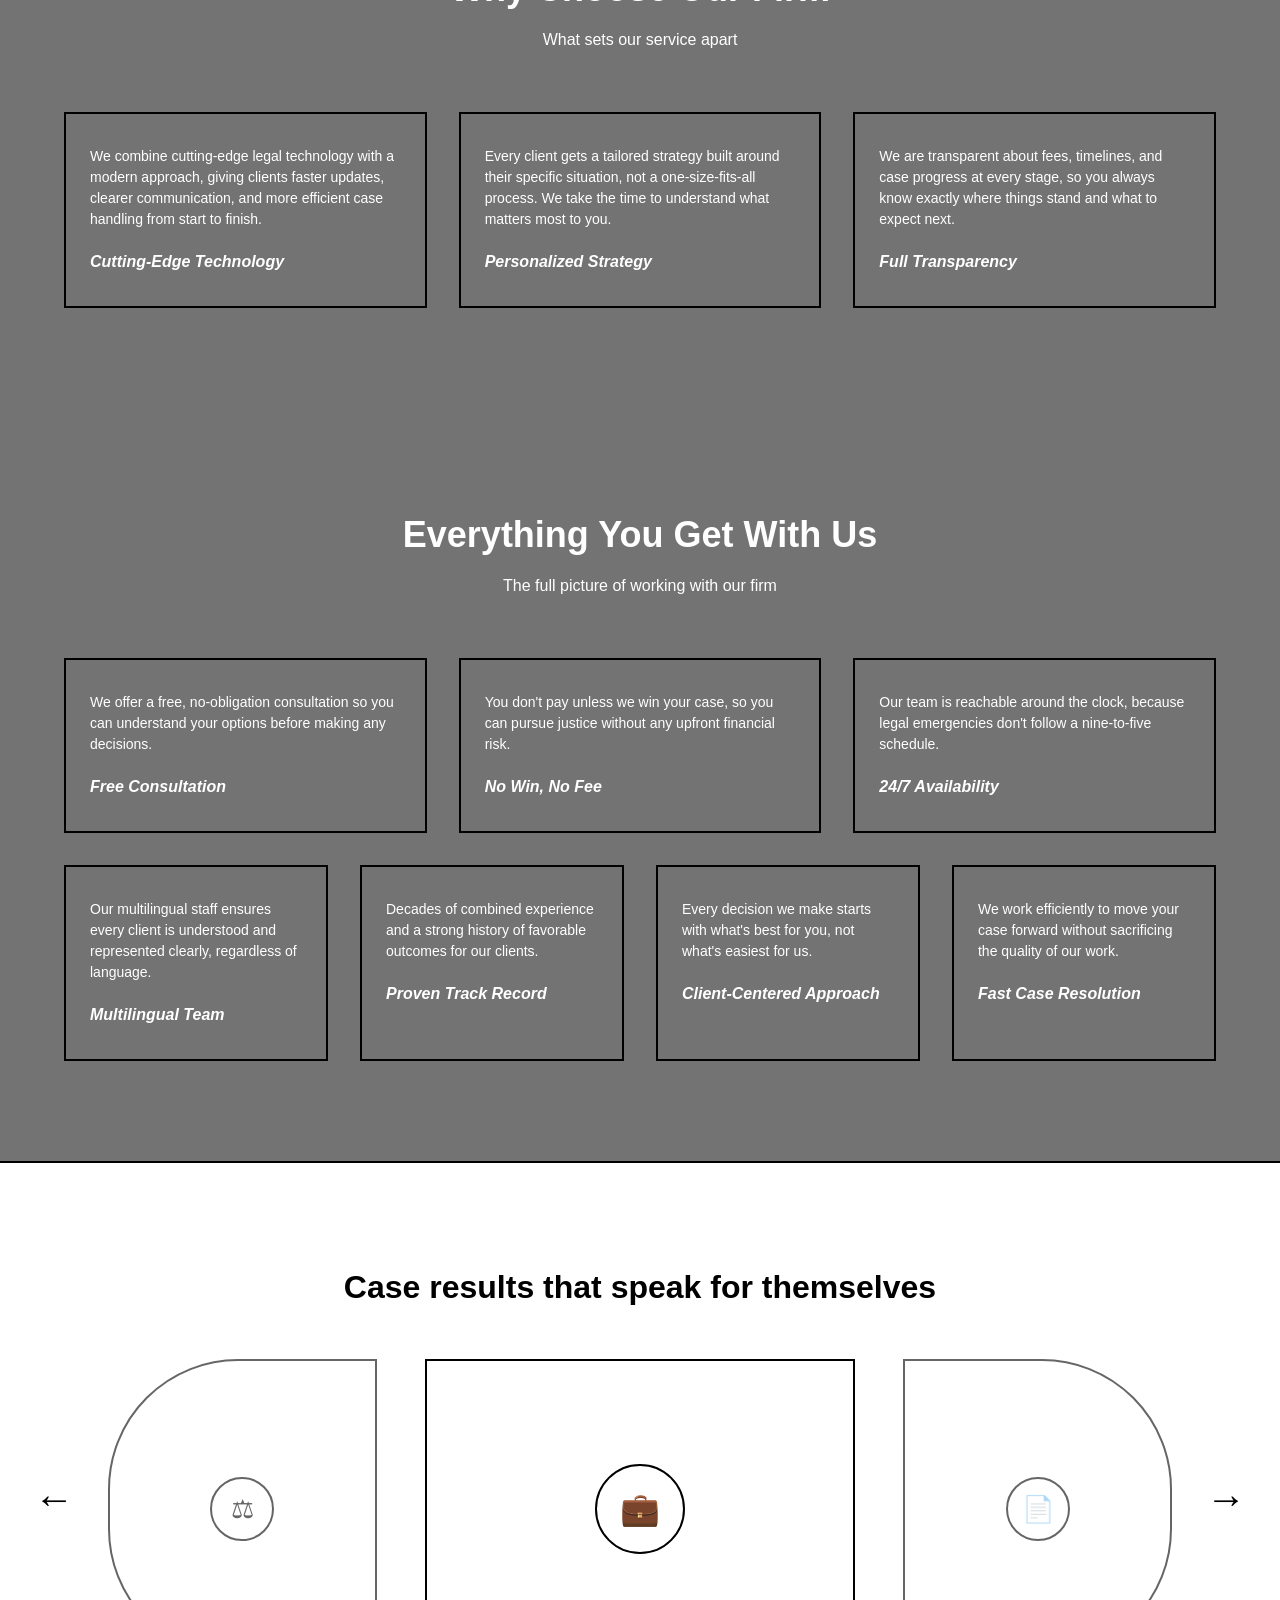
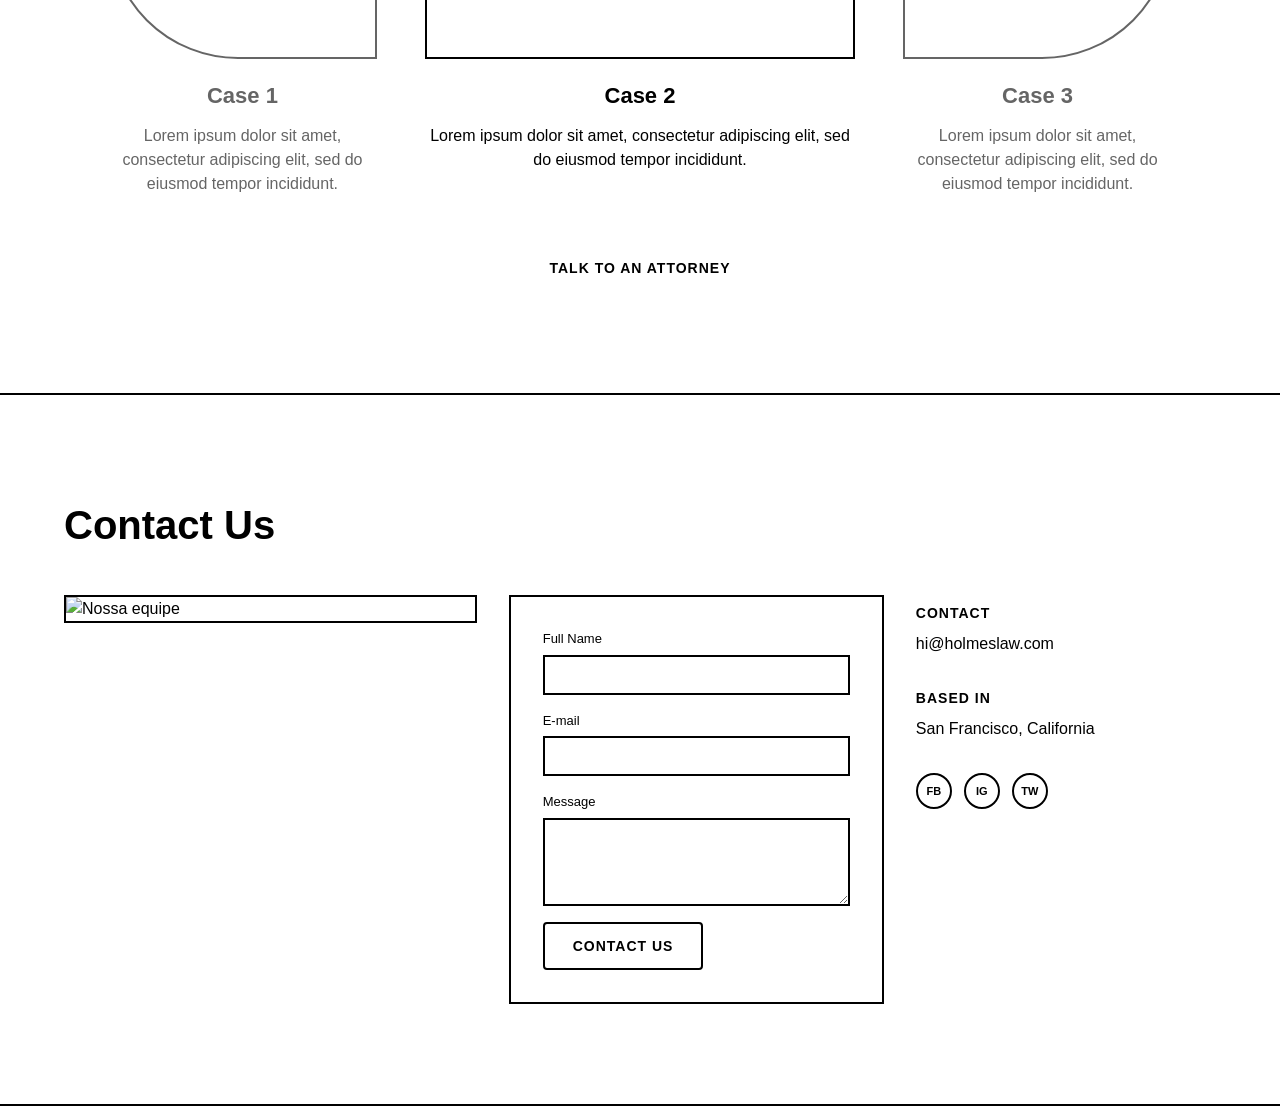
==== commit b88b5b1c: "seção de contato" ====
--- a/teste/index.html
+++ b/teste/index.html
@@ -330,5 +330,57 @@
     })();
   </script>
 
+  <section class="contact">
+    <div class="container">
+
+      <h2 class="contact-title">Contact Us</h2>
+
+      <div class="contact-grid">
+
+        <div class="contact-image">
+          <img src="https://via.placeholder.com/500x500" alt="Nossa equipe">
+        </div>
+
+        <div class="contact-form-box">
+          <form>
+            <div class="form-field">
+              <label for="contact-name">Full Name</label>
+              <input type="text" id="contact-name" name="name">
+            </div>
+            <div class="form-field">
+              <label for="contact-email">E-mail</label>
+              <input type="email" id="contact-email" name="email">
+            </div>
+            <div class="form-field">
+              <label for="contact-message">Message</label>
+              <textarea id="contact-message" name="message" rows="4"></textarea>
+            </div>
+            <button type="submit" class="btn btn-secondary">Contact Us</button>
+          </form>
+        </div>
+
+        <div class="contact-info">
+          <div class="contact-info-block">
+            <h4>Contact</h4>
+            <a href="mailto:hi@holmeslaw.com">hi@holmeslaw.com</a>
+          </div>
+
+          <div class="contact-info-block">
+            <h4>Based in</h4>
+            <p>San Francisco, California</p>
+          </div>
+
+          <ul class="contact-social">
+            <li><a href="#" aria-label="Facebook">FB</a></li>
+            <li><a href="#" aria-label="Instagram">IG</a></li>
+            <li><a href="#" aria-label="Twitter">TW</a></li>
+          </ul>
+        </div>
+
+      </div>
+
+    </div>
+  </section>
+
 </body>
 </html>
--- a/teste/style.css
+++ b/teste/style.css
@@ -321,6 +321,10 @@
   border-bottom: 2px solid #000;
 }
 
+.cases .container {
+  max-width: 1400px;
+}
+
 .cases-header {
   text-align: center;
   max-width: 600px;
@@ -333,18 +337,19 @@
 
 .cases-carousel {
   display: flex;
-  align-items: center;
-  gap: 16px;
+  align-items: flex-start;
+  gap: 24px;
 }
 
 .cases-arrow {
   flex-shrink: 0;
-  width: 44px;
-  height: 44px;
-  border-radius: 50%;
-  border: 2px solid #000;
+  width: 60px;
+  margin-top: 120px;
+  border: none;
   background: none;
-  font-size: 18px;
+  font-size: 40px;
+  line-height: 1;
+  text-align: center;
   cursor: pointer;
 }
 
@@ -358,14 +363,14 @@
   display: flex;
   align-items: flex-start;
   justify-content: center;
-  gap: 32px;
+  gap: 48px;
   overflow: hidden;
-  min-height: 340px;
+  min-height: 380px;
 }
 
 .case-card {
-  flex: 0 0 auto;
-  width: 220px;
+  flex: 1 1 0;
+  max-width: 320px;
   text-align: center;
   transition: all 0.3s ease;
 }
@@ -379,12 +384,13 @@
 }
 
 .case-card.is-current {
-  width: 320px;
+  flex: 1.6 1 0;
+  max-width: 520px;
 }
 
 .case-shape {
   width: 100%;
-  height: 260px;
+  height: 300px;
   border: 2px solid #000;
   display: flex;
   align-items: center;
@@ -417,18 +423,109 @@
 }
 
 .case-card h3 {
+  font-size: 22px;
+  margin-top: 20px;
+  margin-bottom: 12px;
+}
+
+.case-card p {
   font-size: 16px;
-  margin-top: 20px;
-  margin-bottom: 8px;
-}
-
-.case-card p {
-  font-size: 13px;
 }
 
 .cases-cta {
   text-align: center;
   margin-top: 48px;
+}
+
+/* ===== Contact ===== */
+
+.contact {
+  padding: 100px 0;
+  border-bottom: 2px solid #000;
+}
+
+.contact-title {
+  font-size: 40px;
+  margin-bottom: 40px;
+}
+
+.contact-grid {
+  display: grid;
+  grid-template-columns: 1.1fr 1fr 0.8fr;
+  gap: 32px;
+  align-items: start;
+}
+
+.contact-image img {
+  width: 100%;
+  border: 2px solid #000;
+}
+
+.contact-form-box {
+  border: 2px solid #000;
+  padding: 32px;
+}
+
+.form-field {
+  margin-bottom: 16px;
+  display: flex;
+  flex-direction: column;
+}
+
+.form-field label {
+  font-size: 13px;
+  margin-bottom: 6px;
+}
+
+.form-field input,
+.form-field textarea {
+  border: 2px solid #000;
+  padding: 10px 12px;
+  font-size: 14px;
+  font-family: inherit;
+  background: none;
+}
+
+.form-field textarea {
+  resize: vertical;
+}
+
+.contact-form-box .btn {
+  border: 2px solid #000;
+  background: none;
+  cursor: pointer;
+}
+
+.contact-info {
+  padding-top: 8px;
+}
+
+.contact-info-block {
+  margin-bottom: 32px;
+}
+
+.contact-info-block h4 {
+  font-size: 14px;
+  text-transform: uppercase;
+  letter-spacing: 1px;
+  margin-bottom: 8px;
+}
+
+.contact-social {
+  display: flex;
+  gap: 12px;
+}
+
+.contact-social a {
+  display: flex;
+  align-items: center;
+  justify-content: center;
+  width: 36px;
+  height: 36px;
+  border: 2px solid #000;
+  border-radius: 50%;
+  font-size: 11px;
+  font-weight: bold;
 }
 
 /* ===== Responsivo ===== */
@@ -477,4 +574,8 @@
   .highlight-card-bottom {
     grid-column: span 1;
   }
-}
+
+  .contact-grid {
+    grid-template-columns: 1fr;
+  }
+}
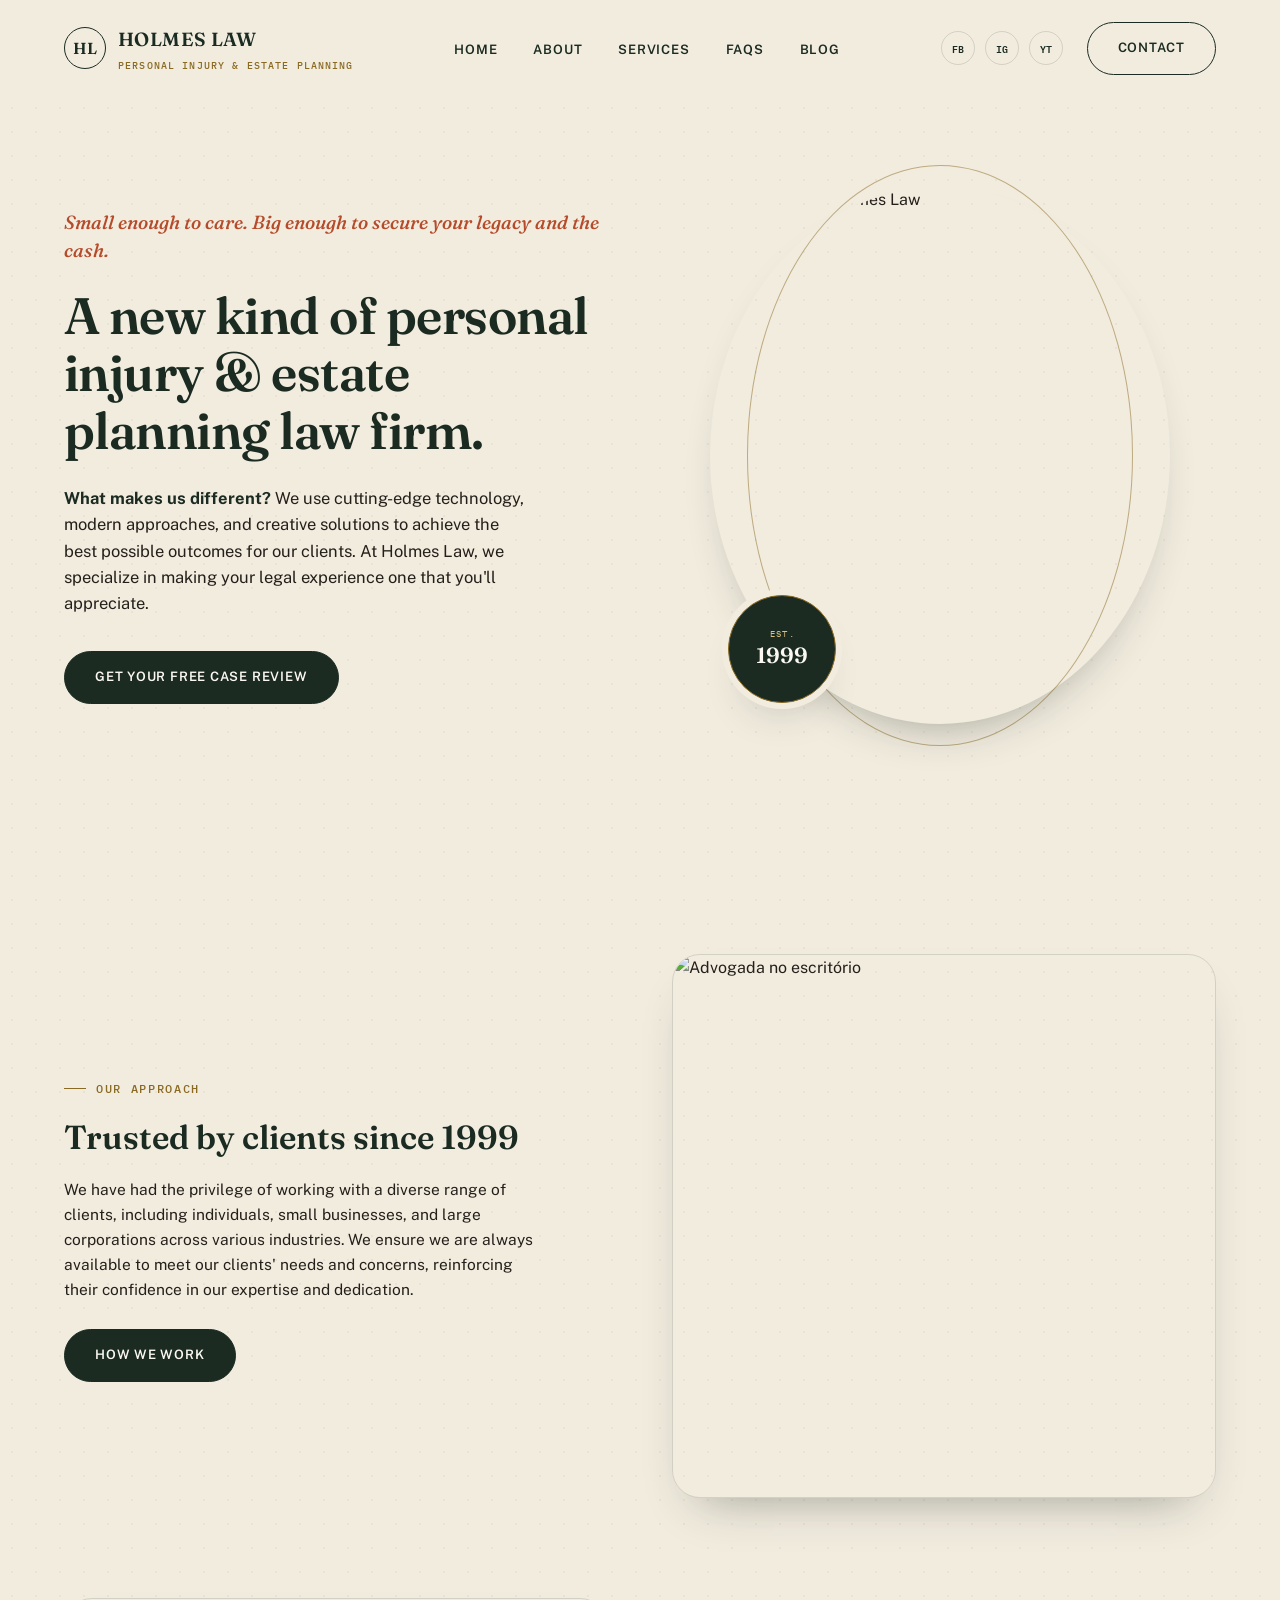
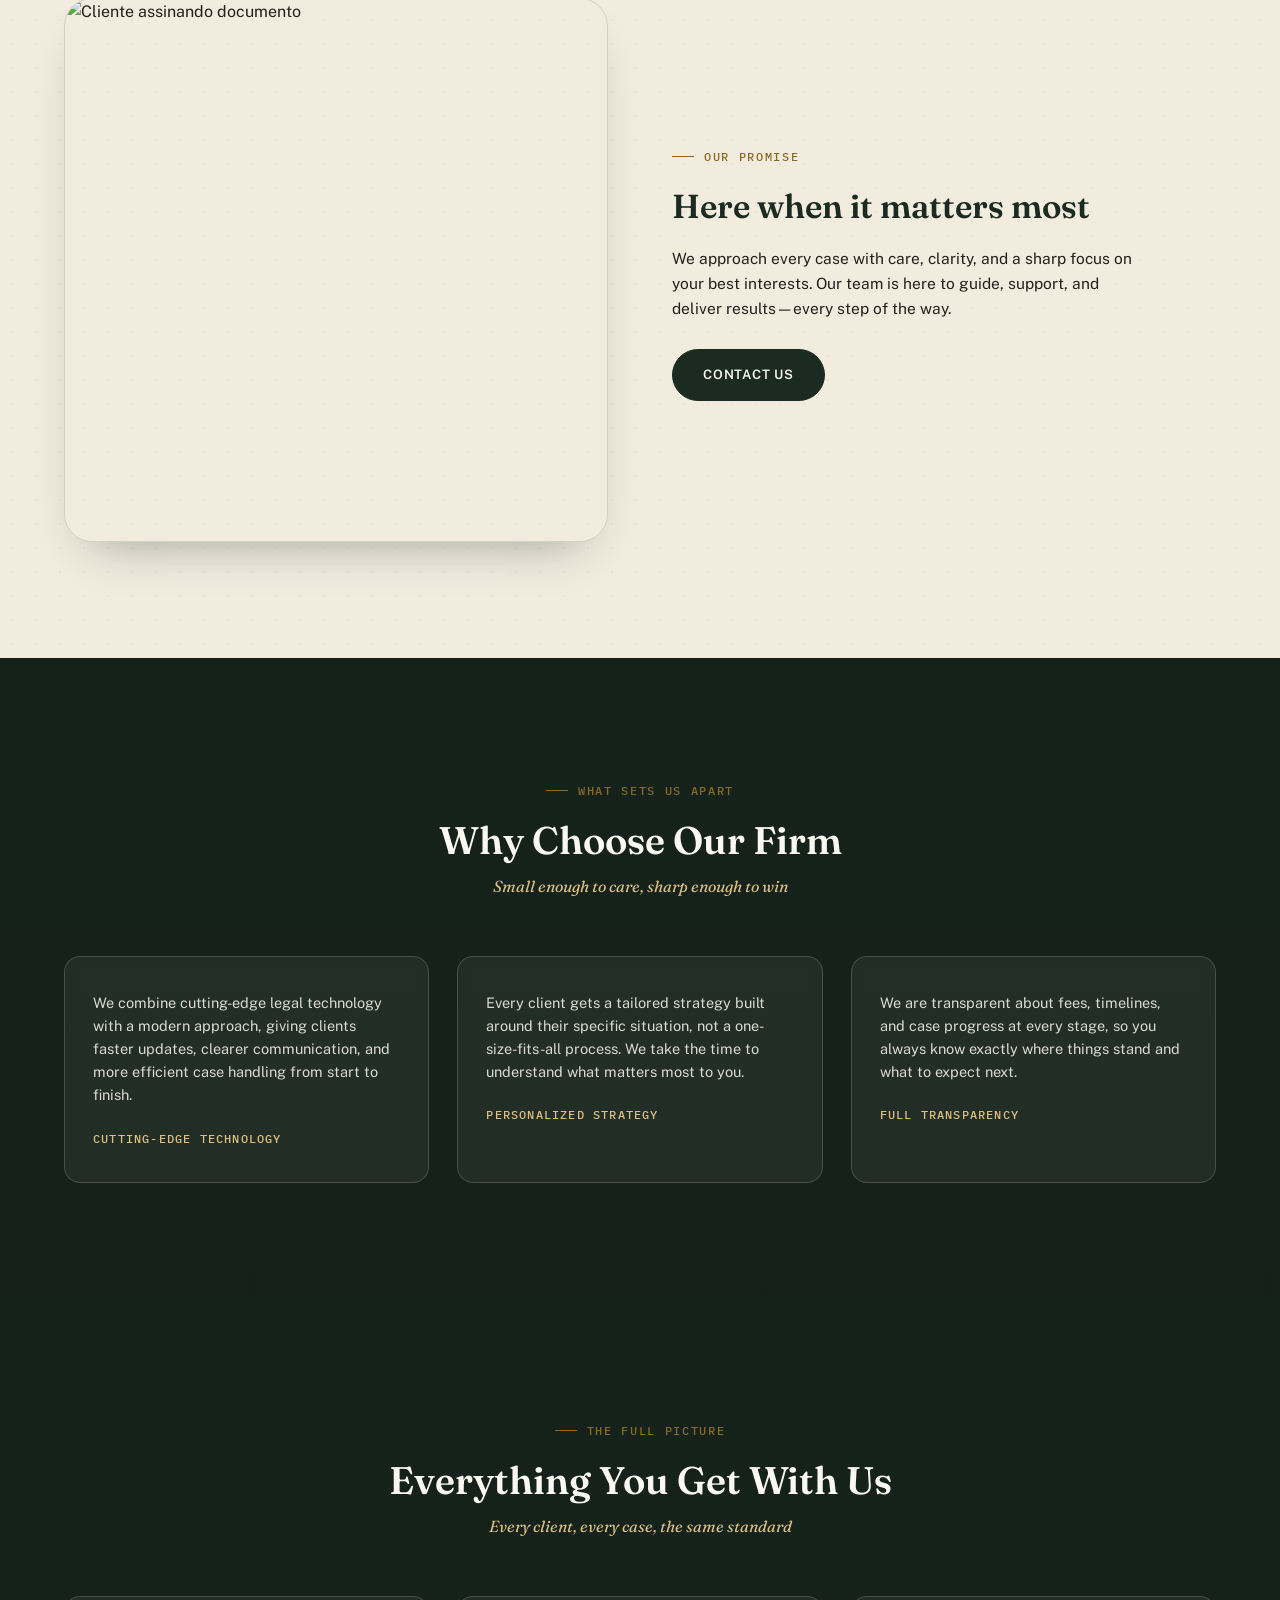
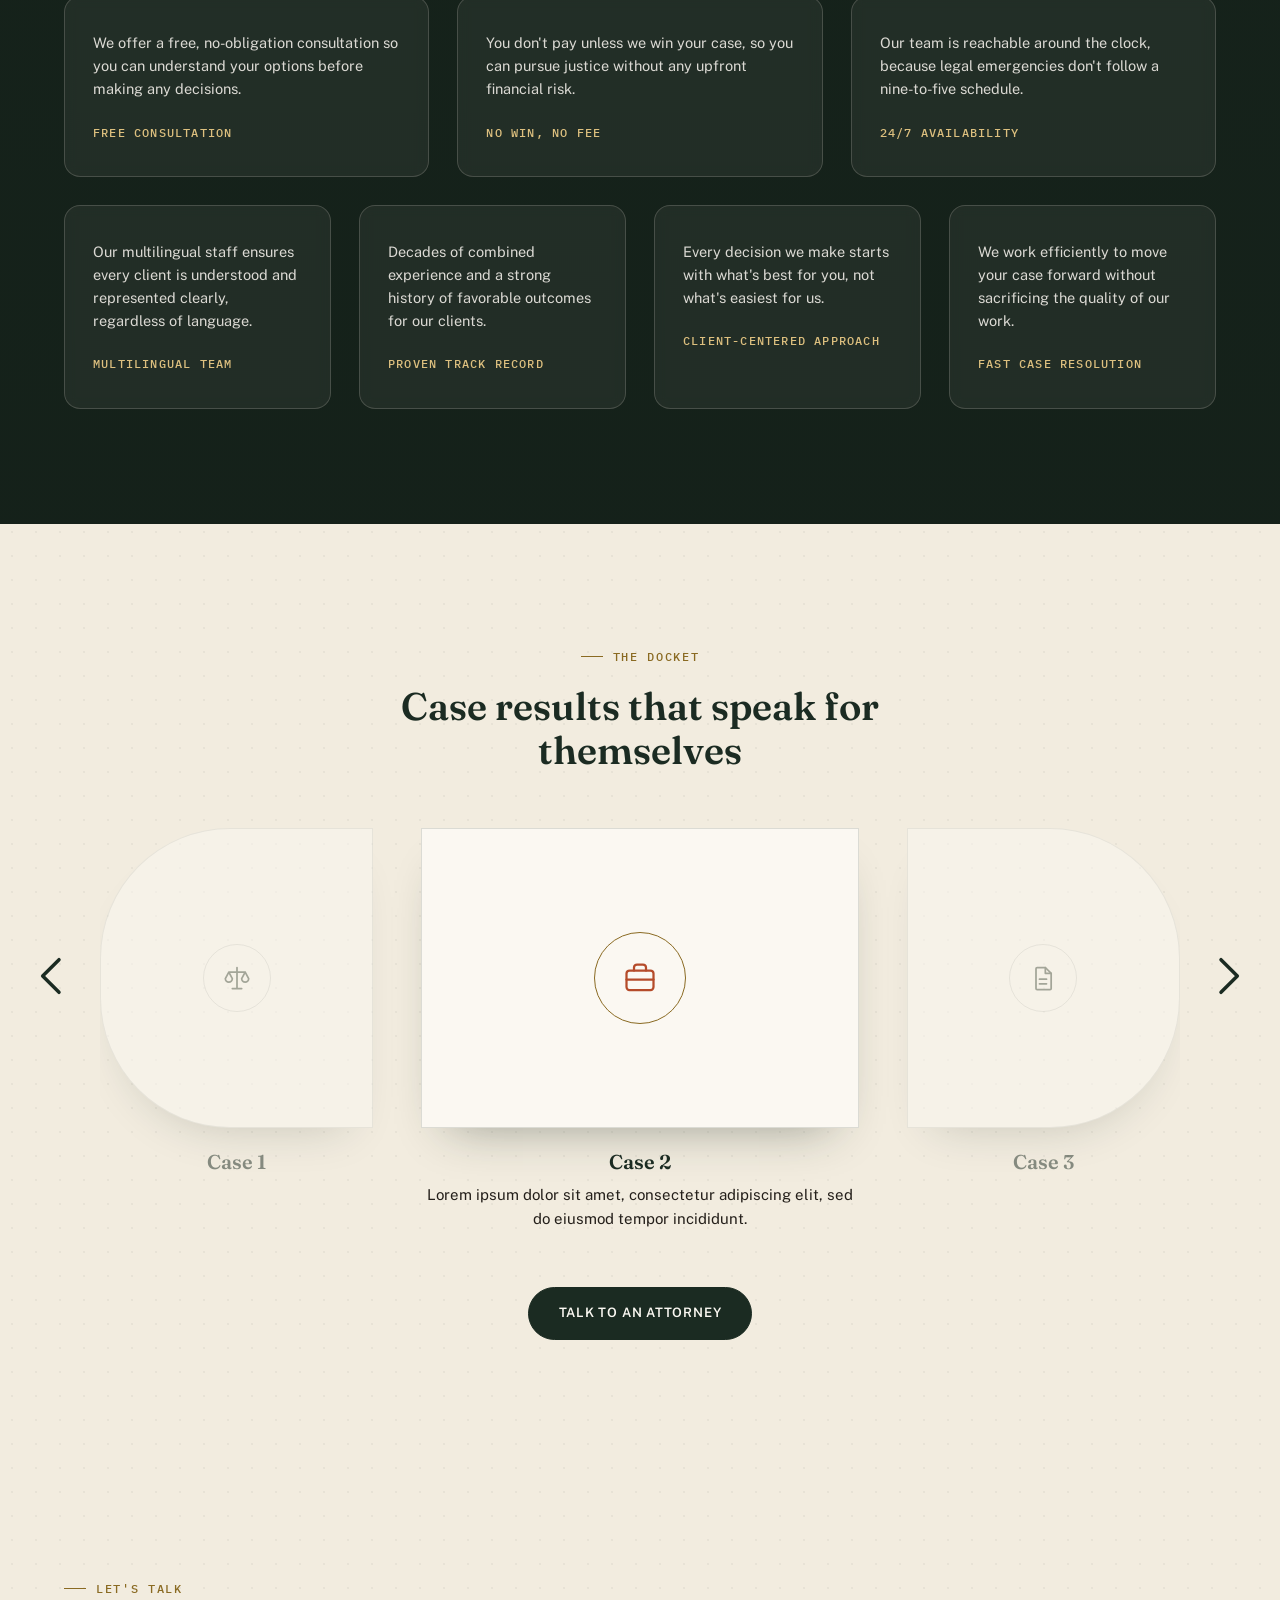
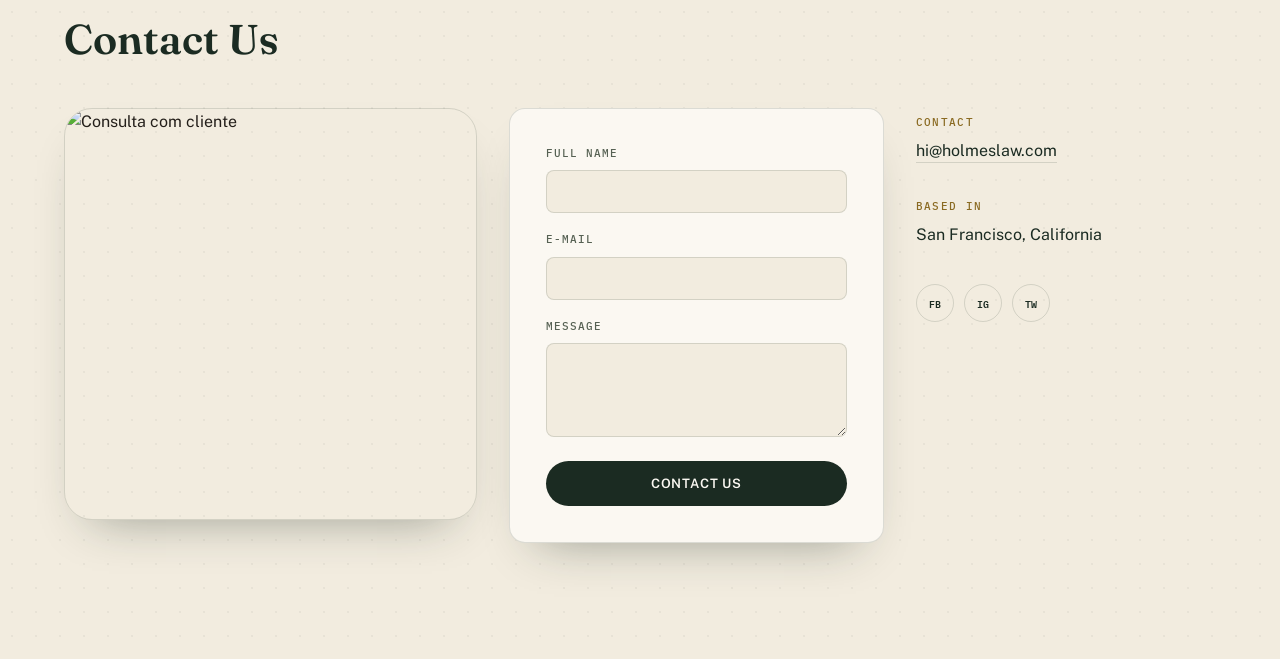
==== commit 3af3aad7: "detalhaemnto" ====
--- a/teste/index.html
+++ b/teste/index.html
@@ -3,7 +3,12 @@
 <head>
   <meta charset="UTF-8">
   <meta name="viewport" content="width=device-width, initial-scale=1.0">
-  <title>Holmes Law</title>
+  <title>Holmes Law &mdash; Personal Injury &amp; Estate Planning</title>
+  <meta name="description" content="Holmes Law is a personal injury and estate planning firm built around clear communication, modern technology, and outcomes clients can trust.">
+  <link rel="icon" type="image/svg+xml" href="data:image/svg+xml,%3Csvg xmlns='http://www.w3.org/2000/svg' viewBox='0 0 24 24'%3E%3Crect width='24' height='24' rx='5' fill='%231b2b22'/%3E%3Cpath d='M12 4v16M6 8h12M6 8l-2.5 5a2.5 2.5 0 0 0 5 0L6 8ZM18 8l-2.5 5a2.5 2.5 0 0 0 5 0L18 8ZM8.5 20h7' stroke='%23ddc07f' stroke-width='1.4' fill='none' stroke-linecap='round' stroke-linejoin='round'/%3E%3C/svg%3E">
+  <link rel="preconnect" href="https://fonts.googleapis.com">
+  <link rel="preconnect" href="https://fonts.gstatic.com" crossorigin>
+  <link href="https://fonts.googleapis.com/css2?family=Fraunces:ital,wght@0,400;0,500;0,600;0,700;1,500&amp;family=Public+Sans:wght@400;500;600;700&amp;family=IBM+Plex+Mono:wght@500;600&amp;display=swap" rel="stylesheet">
   <link rel="stylesheet" href="style.css">
 </head>
 <body>
@@ -66,7 +71,11 @@
       </div>
 
       <div class="hero-media">
-        <img src="https://via.placeholder.com/600x700" alt="Advogada da Holmes Law">
+        <img src="https://images.unsplash.com/photo-1662104935883-e9dd0619eaba?q=80&amp;w=1000&amp;h=1250&amp;auto=format&amp;fit=crop" alt="Advogada da Holmes Law">
+        <div class="seal">
+          <span>Est.</span>
+          <strong>1999</strong>
+        </div>
       </div>
 
     </div>
@@ -75,8 +84,9 @@
   <section class="about">
     <div class="container">
 
-      <div class="about-row">
+      <div class="about-row reveal">
         <div class="about-text">
+          <span class="tag-label">Our Approach</span>
           <h2>Trusted by clients since 1999</h2>
           <p>
             We have had the privilege of working with a diverse range of clients, including individuals, small businesses, and large corporations across various industries. We ensure we are always available to meet our clients' needs and concerns, reinforcing their confidence in our expertise and dedication.
@@ -84,15 +94,16 @@
           <a href="#" class="btn btn-secondary">How We Work</a>
         </div>
         <div class="about-media">
-          <img src="https://via.placeholder.com/600x600" alt="Advogada no escritório">
-        </div>
-      </div>
-
-      <div class="about-row">
+          <img src="https://images.unsplash.com/photo-1758518727888-ffa196002e59?q=80&amp;w=1200&amp;h=1200&amp;auto=format&amp;fit=crop" alt="Advogada no escritório">
+        </div>
+      </div>
+
+      <div class="about-row reveal">
         <div class="about-media">
-          <img src="https://via.placeholder.com/600x600" alt="Cliente assinando documento">
+          <img src="https://images.unsplash.com/photo-1450101499163-c8848c66ca85?q=80&amp;w=1200&amp;h=1200&amp;auto=format&amp;fit=crop" alt="Cliente assinando documento">
         </div>
         <div class="about-text">
+          <span class="tag-label">Our Promise</span>
           <h2>Here when it matters most</h2>
           <p>
             We approach every case with care, clarity, and a sharp focus on your best interests. Our team is here to guide, support, and deliver results—every step of the way.
@@ -104,33 +115,34 @@
     </div>
   </section>
 
-  <section class="highlights highlights-no-divider" style="background-image: url('https://via.placeholder.com/1600x700');">
+  <section class="highlights" style="background-image: url('https://images.unsplash.com/photo-1758518730384-be3d205838e8?q=80&amp;w=1920&amp;h=1080&amp;auto=format&amp;fit=crop');">
     <div class="highlights-overlay"></div>
 
     <div class="container highlights-inner">
 
-      <div class="highlights-header">
+      <div class="highlights-header reveal">
+        <span class="tag-label">What Sets Us Apart</span>
         <h2>Why Choose Our Firm</h2>
-        <p>What sets our service apart</p>
+        <p>Small enough to care, sharp enough to win</p>
       </div>
 
       <div class="highlights-grid">
 
-        <div class="highlight-card">
+        <div class="highlight-card reveal">
           <p>
             We combine cutting-edge legal technology with a modern approach, giving clients faster updates, clearer communication, and more efficient case handling from start to finish.
           </p>
           <span class="highlight-label">Cutting-Edge Technology</span>
         </div>
 
-        <div class="highlight-card">
+        <div class="highlight-card reveal reveal-delay-1">
           <p>
             Every client gets a tailored strategy built around their specific situation, not a one-size-fits-all process. We take the time to understand what matters most to you.
           </p>
           <span class="highlight-label">Personalized Strategy</span>
         </div>
 
-        <div class="highlight-card">
+        <div class="highlight-card reveal reveal-delay-2">
           <p>
             We are transparent about fees, timelines, and case progress at every stage, so you always know exactly where things stand and what to expect next.
           </p>
@@ -142,61 +154,62 @@
     </div>
   </section>
 
-  <section class="highlights" style="background-image: url('https://via.placeholder.com/1600x900');">
+  <section class="highlights" style="background-image: url('https://images.unsplash.com/photo-1750365501430-395251fe4b7e?q=80&amp;w=1920&amp;h=1080&amp;auto=format&amp;fit=crop');">
     <div class="highlights-overlay"></div>
 
     <div class="container highlights-inner">
 
-      <div class="highlights-header">
+      <div class="highlights-header reveal">
+        <span class="tag-label">The Full Picture</span>
         <h2>Everything You Get With Us</h2>
-        <p>The full picture of working with our firm</p>
+        <p>Every client, every case, the same standard</p>
       </div>
 
       <div class="highlights-grid highlights-grid-7">
 
-        <div class="highlight-card highlight-card-top">
+        <div class="highlight-card highlight-card-top reveal">
           <p>
             We offer a free, no-obligation consultation so you can understand your options before making any decisions.
           </p>
           <span class="highlight-label">Free Consultation</span>
         </div>
 
-        <div class="highlight-card highlight-card-top">
+        <div class="highlight-card highlight-card-top reveal reveal-delay-1">
           <p>
             You don't pay unless we win your case, so you can pursue justice without any upfront financial risk.
           </p>
           <span class="highlight-label">No Win, No Fee</span>
         </div>
 
-        <div class="highlight-card highlight-card-top">
+        <div class="highlight-card highlight-card-top reveal reveal-delay-2">
           <p>
             Our team is reachable around the clock, because legal emergencies don't follow a nine-to-five schedule.
           </p>
           <span class="highlight-label">24/7 Availability</span>
         </div>
 
-        <div class="highlight-card highlight-card-bottom">
+        <div class="highlight-card highlight-card-bottom reveal">
           <p>
             Our multilingual staff ensures every client is understood and represented clearly, regardless of language.
           </p>
           <span class="highlight-label">Multilingual Team</span>
         </div>
 
-        <div class="highlight-card highlight-card-bottom">
+        <div class="highlight-card highlight-card-bottom reveal reveal-delay-1">
           <p>
             Decades of combined experience and a strong history of favorable outcomes for our clients.
           </p>
           <span class="highlight-label">Proven Track Record</span>
         </div>
 
-        <div class="highlight-card highlight-card-bottom">
+        <div class="highlight-card highlight-card-bottom reveal reveal-delay-2">
           <p>
             Every decision we make starts with what's best for you, not what's easiest for us.
           </p>
           <span class="highlight-label">Client-Centered Approach</span>
         </div>
 
-        <div class="highlight-card highlight-card-bottom">
+        <div class="highlight-card highlight-card-bottom reveal reveal-delay-3">
           <p>
             We work efficiently to move your case forward without sacrificing the quality of our work.
           </p>
@@ -211,19 +224,24 @@
   <section class="cases">
     <div class="container">
 
-      <div class="cases-header">
+      <div class="cases-header reveal">
+        <span class="tag-label">The Docket</span>
         <h2>Case results that speak for themselves</h2>
       </div>
 
       <div class="cases-carousel">
 
-        <button type="button" class="cases-arrow cases-arrow-prev" aria-label="Caso anterior">&#8592;</button>
+        <button type="button" class="cases-arrow cases-arrow-prev" aria-label="Caso anterior">
+          <svg viewBox="0 0 24 24" fill="none" stroke="currentColor" stroke-width="1.5" stroke-linecap="round" stroke-linejoin="round"><path d="M15 5l-7 7 7 7"/></svg>
+        </button>
 
         <div class="cases-track">
 
           <div class="case-card">
             <div class="case-shape">
-              <div class="case-symbol">&#9878;</div>
+              <div class="case-symbol">
+                <svg viewBox="0 0 24 24" fill="none" stroke="currentColor" stroke-width="1.5" stroke-linecap="round" stroke-linejoin="round"><path d="M12 3v18M5 7h14M5 7l-3 5.5a3 3 0 0 0 6 0L5 7ZM19 7l-3 5.5a3 3 0 0 0 6 0L19 7ZM8 21h8"/></svg>
+              </div>
             </div>
             <h3>Case 1</h3>
             <p>Lorem ipsum dolor sit amet, consectetur adipiscing elit, sed do eiusmod tempor incididunt.</p>
@@ -231,7 +249,9 @@
 
           <div class="case-card">
             <div class="case-shape">
-              <div class="case-symbol">&#128188;</div>
+              <div class="case-symbol">
+                <svg viewBox="0 0 24 24" fill="none" stroke="currentColor" stroke-width="1.5" stroke-linecap="round" stroke-linejoin="round"><rect x="3" y="7" width="18" height="13" rx="2"/><path d="M8 7V5a2 2 0 0 1 2-2h4a2 2 0 0 1 2 2v2M3 13h18"/></svg>
+              </div>
             </div>
             <h3>Case 2</h3>
             <p>Lorem ipsum dolor sit amet, consectetur adipiscing elit, sed do eiusmod tempor incididunt.</p>
@@ -239,7 +259,9 @@
 
           <div class="case-card">
             <div class="case-shape">
-              <div class="case-symbol">&#128196;</div>
+              <div class="case-symbol">
+                <svg viewBox="0 0 24 24" fill="none" stroke="currentColor" stroke-width="1.5" stroke-linecap="round" stroke-linejoin="round"><path d="M7 3h7l5 5v13a1 1 0 0 1-1 1H7a1 1 0 0 1-1-1V4a1 1 0 0 1 1-1Z"/><path d="M14 3v5h5M9 13h6M9 17h6"/></svg>
+              </div>
             </div>
             <h3>Case 3</h3>
             <p>Lorem ipsum dolor sit amet, consectetur adipiscing elit, sed do eiusmod tempor incididunt.</p>
@@ -247,7 +269,9 @@
 
           <div class="case-card">
             <div class="case-shape">
-              <div class="case-symbol">&#128100;</div>
+              <div class="case-symbol">
+                <svg viewBox="0 0 24 24" fill="none" stroke="currentColor" stroke-width="1.5" stroke-linecap="round" stroke-linejoin="round"><path d="M12 3l7 3v6c0 4.5-3 8-7 9-4-1-7-4.5-7-9V6l7-3Z"/></svg>
+              </div>
             </div>
             <h3>Case 4</h3>
             <p>Lorem ipsum dolor sit amet, consectetur adipiscing elit, sed do eiusmod tempor incididunt.</p>
@@ -255,7 +279,9 @@
 
           <div class="case-card">
             <div class="case-shape">
-              <div class="case-symbol">&#127974;</div>
+              <div class="case-symbol">
+                <svg viewBox="0 0 24 24" fill="none" stroke="currentColor" stroke-width="1.5" stroke-linecap="round" stroke-linejoin="round"><path d="M3 21h18M4 21V10l8-6 8 6v11M6 21v-7M10 21v-7M14 21v-7M18 21v-7"/></svg>
+              </div>
             </div>
             <h3>Case 5</h3>
             <p>Lorem ipsum dolor sit amet, consectetur adipiscing elit, sed do eiusmod tempor incididunt.</p>
@@ -263,7 +289,9 @@
 
           <div class="case-card">
             <div class="case-shape">
-              <div class="case-symbol">&#9997;</div>
+              <div class="case-symbol">
+                <svg viewBox="0 0 24 24" fill="none" stroke="currentColor" stroke-width="1.5" stroke-linecap="round" stroke-linejoin="round"><path d="M16 3l5 5-11 11H5v-5L16 3Z"/><path d="M3 21h6"/></svg>
+              </div>
             </div>
             <h3>Case 6</h3>
             <p>Lorem ipsum dolor sit amet, consectetur adipiscing elit, sed do eiusmod tempor incididunt.</p>
@@ -271,7 +299,9 @@
 
         </div>
 
-        <button type="button" class="cases-arrow cases-arrow-next" aria-label="Próximo caso">&#8594;</button>
+        <button type="button" class="cases-arrow cases-arrow-next" aria-label="Próximo caso">
+          <svg viewBox="0 0 24 24" fill="none" stroke="currentColor" stroke-width="1.5" stroke-linecap="round" stroke-linejoin="round"><path d="M9 5l7 7-7 7"/></svg>
+        </button>
 
       </div>
 
@@ -333,15 +363,16 @@
   <section class="contact">
     <div class="container">
 
-      <h2 class="contact-title">Contact Us</h2>
+      <span class="tag-label reveal">Let's Talk</span>
+      <h2 class="contact-title reveal">Contact Us</h2>
 
       <div class="contact-grid">
 
-        <div class="contact-image">
-          <img src="https://via.placeholder.com/500x500" alt="Nossa equipe">
-        </div>
-
-        <div class="contact-form-box">
+        <div class="contact-image reveal">
+          <img src="https://images.unsplash.com/photo-1758691737246-95bf8f09a997?q=80&amp;w=1000&amp;h=1000&amp;auto=format&amp;fit=crop" alt="Consulta com cliente">
+        </div>
+
+        <div class="contact-form-box reveal reveal-delay-1">
           <form>
             <div class="form-field">
               <label for="contact-name">Full Name</label>
@@ -382,5 +413,39 @@
     </div>
   </section>
 
+  <script>
+    (function () {
+      var header = document.querySelector('.site-header');
+
+      function onScroll() {
+        header.classList.toggle('is-scrolled', window.scrollY > 10);
+      }
+
+      onScroll();
+      window.addEventListener('scroll', onScroll, { passive: true });
+    })();
+
+    (function () {
+      var reduceMotion = window.matchMedia('(prefers-reduced-motion: reduce)').matches;
+      var targets = document.querySelectorAll('.reveal');
+
+      if (reduceMotion || !('IntersectionObserver' in window)) {
+        targets.forEach(function (el) { el.classList.add('is-visible'); });
+        return;
+      }
+
+      var observer = new IntersectionObserver(function (entries) {
+        entries.forEach(function (entry) {
+          if (entry.isIntersecting) {
+            entry.target.classList.add('is-visible');
+            observer.unobserve(entry.target);
+          }
+        });
+      }, { threshold: 0.15, rootMargin: '0px 0px -60px 0px' });
+
+      targets.forEach(function (el) { observer.observe(el); });
+    })();
+  </script>
+
 </body>
 </html>
--- a/teste/style.css
+++ b/teste/style.css
@@ -1,13 +1,45 @@
-/* Reset básico */
+/* ===== Reset & tokens ===== */
+
 * {
   margin: 0;
   padding: 0;
   box-sizing: border-box;
 }
 
+:root {
+  --ink: #1b2b22;
+  --parchment: #f2ecdf;
+  --paper: #fbf8f2;
+  --rust: #b54b2a;
+  --rust-dark: #8f3c1e;
+  --brass: #8a6a22;
+  --brass-light: #ddc07f;
+  --charcoal: #241f1a;
+  --sage: #566153;
+  --line: rgba(27, 43, 34, 0.14);
+  --shadow-soft: 0 24px 48px -28px rgba(27, 43, 34, 0.45);
+  --shadow-lift: 0 16px 30px -18px rgba(27, 43, 34, 0.4);
+  --radius-sm: 8px;
+  --radius-md: 16px;
+  --radius-lg: 28px;
+  --section-pad: clamp(64px, 9vw, 120px);
+  --font-display: "Fraunces", Georgia, serif;
+  --font-body: "Public Sans", Arial, Helvetica, sans-serif;
+  --font-mono: "IBM Plex Mono", "Courier New", monospace;
+}
+
+html {
+  scroll-behavior: smooth;
+}
+
 body {
-  font-family: Arial, Helvetica, sans-serif;
-  line-height: 1.5;
+  font-family: var(--font-body);
+  color: var(--charcoal);
+  background-color: var(--parchment);
+  background-image: radial-gradient(rgba(27, 43, 34, 0.05) 1px, transparent 1px);
+  background-size: 24px 24px;
+  line-height: 1.6;
+  -webkit-font-smoothing: antialiased;
 }
 
 img {
@@ -22,6 +54,27 @@
 
 ul {
   list-style: none;
+}
+
+h1, h2, h3, h4 {
+  font-family: var(--font-display);
+  color: var(--ink);
+  font-weight: 600;
+  line-height: 1.15;
+}
+
+::selection {
+  background: var(--brass);
+  color: var(--paper);
+}
+
+a:focus-visible,
+button:focus-visible,
+input:focus-visible,
+select:focus-visible,
+textarea:focus-visible {
+  outline: 2px solid var(--rust);
+  outline-offset: 3px;
 }
 
 .container {
@@ -31,20 +84,135 @@
   padding: 0 24px;
 }
 
+/* ===== Reveal on scroll ===== */
+
+.reveal {
+  opacity: 0;
+  transform: translateY(28px);
+  transition: opacity 0.8s ease, transform 0.8s ease;
+}
+
+.reveal.is-visible {
+  opacity: 1;
+  transform: none;
+}
+
+.reveal-delay-1 { transition-delay: 0.1s; }
+.reveal-delay-2 { transition-delay: 0.2s; }
+.reveal-delay-3 { transition-delay: 0.3s; }
+.reveal-delay-4 { transition-delay: 0.4s; }
+
+@media (prefers-reduced-motion: reduce) {
+  html { scroll-behavior: auto; }
+
+  .reveal {
+    opacity: 1 !important;
+    transform: none !important;
+    transition: none !important;
+  }
+
+  * {
+    animation-duration: 0.001ms !important;
+    transition-duration: 0.001ms !important;
+  }
+}
+
+/* ===== Tipografia utilitária ===== */
+
+.tag-label {
+  display: inline-flex;
+  align-items: center;
+  gap: 10px;
+  margin-bottom: 18px;
+  font-family: var(--font-mono);
+  font-size: 12px;
+  font-weight: 500;
+  text-transform: uppercase;
+  letter-spacing: 0.14em;
+  color: var(--brass);
+}
+
+.tag-label::before {
+  content: "";
+  width: 22px;
+  height: 1px;
+  background: var(--brass);
+}
+
+/* ===== Botões ===== */
+
 .btn {
-  display: inline-block;
-  padding: 14px 28px;
-  border-radius: 4px;
-  font-size: 14px;
-  font-weight: bold;
-  letter-spacing: 1px;
+  display: inline-flex;
+  align-items: center;
+  justify-content: center;
+  padding: 15px 30px;
+  border-radius: 999px;
+  font-family: var(--font-body);
+  font-size: 13px;
+  font-weight: 600;
+  letter-spacing: 0.06em;
   text-transform: uppercase;
+  cursor: pointer;
+  transition: background-color 0.25s ease, color 0.25s ease, border-color 0.25s ease, transform 0.25s ease, box-shadow 0.25s ease;
+}
+
+.btn-primary {
+  background: transparent;
+  border: 1.5px solid var(--ink);
+  color: var(--ink);
+}
+
+.btn-primary:hover {
+  background: var(--rust);
+  border-color: var(--rust);
+  color: var(--paper);
+  transform: translateY(-2px);
+  box-shadow: var(--shadow-lift);
+}
+
+.btn-primary:active {
+  background: var(--rust-dark);
+  border-color: var(--rust-dark);
+  transform: translateY(0);
+  box-shadow: none;
+}
+
+.btn-secondary {
+  background: var(--ink);
+  border: 1.5px solid var(--ink);
+  color: var(--paper);
+}
+
+.btn-secondary:hover {
+  background: var(--rust);
+  border-color: var(--rust);
+  transform: translateY(-2px);
+  box-shadow: var(--shadow-lift);
+}
+
+.btn-secondary:active {
+  background: var(--rust-dark);
+  border-color: var(--rust-dark);
+  transform: translateY(0);
+  box-shadow: none;
 }
 
 /* ===== Header / Navegação ===== */
 
 .site-header {
-  padding: 20px 0;
+  position: sticky;
+  top: 0;
+  z-index: 100;
+  background: var(--parchment);
+  border-bottom: 1px solid transparent;
+  padding: 22px 0;
+  transition: box-shadow 0.3s ease, padding 0.3s ease, border-color 0.3s ease;
+}
+
+.site-header.is-scrolled {
+  padding: 14px 0;
+  border-color: var(--line);
+  box-shadow: 0 12px 24px -20px rgba(27, 43, 34, 0.5);
 }
 
 .header-inner {
@@ -62,22 +230,36 @@
 }
 
 .logo-mark {
-  font-weight: bold;
-  font-size: 24px;
+  display: flex;
+  align-items: center;
+  justify-content: center;
+  width: 42px;
+  height: 42px;
+  border: 1.5px solid var(--ink);
+  border-radius: 50%;
+  font-family: var(--font-display);
+  font-weight: 600;
+  font-size: 16px;
+  color: var(--ink);
 }
 
 .logo-text {
   display: flex;
   flex-direction: column;
-  font-weight: bold;
-  font-size: 18px;
-  letter-spacing: 1px;
+  font-family: var(--font-display);
+  font-weight: 600;
+  font-size: 19px;
+  letter-spacing: 0.02em;
+  color: var(--ink);
 }
 
 .logo-text small {
-  font-weight: normal;
-  font-size: 10px;
-  letter-spacing: 1px;
+  font-family: var(--font-mono);
+  font-weight: 500;
+  font-size: 9.5px;
+  letter-spacing: 0.12em;
+  color: var(--brass);
+  margin-top: 3px;
 }
 
 .main-nav {
@@ -89,14 +271,36 @@
 .main-nav > ul {
   display: flex;
   align-items: center;
-  gap: 32px;
+  gap: 36px;
 }
 
 .main-nav a {
-  font-size: 14px;
-  font-weight: bold;
+  position: relative;
+  font-size: 13px;
+  font-weight: 600;
   text-transform: uppercase;
-  letter-spacing: 0.5px;
+  letter-spacing: 0.06em;
+  padding: 6px 0;
+  color: var(--ink);
+}
+
+.main-nav > ul > li > a::after {
+  content: "";
+  position: absolute;
+  left: 0;
+  bottom: 0;
+  width: 100%;
+  height: 1.5px;
+  background: var(--rust);
+  transform: scaleX(0);
+  transform-origin: right;
+  transition: transform 0.3s ease;
+}
+
+.main-nav > ul > li > a:hover::after,
+.main-nav > ul > li > a:focus-visible::after {
+  transform: scaleX(1);
+  transform-origin: left;
 }
 
 .has-dropdown {
@@ -106,22 +310,38 @@
 .dropdown {
   position: absolute;
   top: 100%;
-  left: 0;
-  min-width: 180px;
-  padding: 12px 0;
-  display: none;
-  flex-direction: column;
-}
-
-.has-dropdown:hover .dropdown {
-  display: flex;
+  left: 50%;
+  transform: translate(-50%, 8px);
+  min-width: 190px;
+  margin-top: 14px;
+  padding: 10px 0;
+  background: var(--paper);
+  border: 1px solid var(--line);
+  border-radius: var(--radius-sm);
+  box-shadow: var(--shadow-soft);
+  opacity: 0;
+  visibility: hidden;
+  transition: opacity 0.25s ease, transform 0.25s ease, visibility 0.25s;
+}
+
+.has-dropdown:hover .dropdown,
+.has-dropdown:focus-within .dropdown {
+  opacity: 1;
+  visibility: visible;
+  transform: translate(-50%, 0);
 }
 
 .dropdown a {
   display: block;
-  padding: 8px 16px;
+  padding: 9px 20px;
   text-transform: none;
-  font-weight: normal;
+  font-weight: 500;
+  letter-spacing: 0;
+  font-family: var(--font-body);
+}
+
+.dropdown a:hover {
+  color: var(--rust);
 }
 
 .header-actions {
@@ -133,25 +353,35 @@
 
 .social-links {
   display: flex;
-  gap: 12px;
+  gap: 10px;
 }
 
 .social-links a {
   display: flex;
   align-items: center;
   justify-content: center;
-  width: 36px;
-  height: 36px;
+  width: 34px;
+  height: 34px;
+  border: 1.5px solid var(--line);
   border-radius: 50%;
-  font-size: 11px;
-  font-weight: bold;
+  font-family: var(--font-mono);
+  font-size: 10px;
+  font-weight: 600;
+  color: var(--ink);
+  transition: background-color 0.25s ease, color 0.25s ease, border-color 0.25s ease;
+}
+
+.social-links a:hover {
+  background: var(--ink);
+  border-color: var(--ink);
+  color: var(--paper);
 }
 
 /* ===== Hero ===== */
 
 .hero {
-  padding: 60px 0;
-  border-bottom: 2px solid #000;
+  padding: clamp(48px, 7vw, 90px) 0 var(--section-pad);
+  overflow: hidden;
 }
 
 .hero-inner {
@@ -165,57 +395,129 @@
   max-width: 540px;
 }
 
+.hero-content > * {
+  opacity: 0;
+  transform: translateY(18px);
+  animation: hero-in 0.9s ease forwards;
+}
+
+.hero-content > .hero-eyebrow { animation-delay: 0.1s; }
+.hero-content > .hero-title { animation-delay: 0.25s; }
+.hero-content > .hero-text { animation-delay: 0.4s; }
+.hero-content > .btn { animation-delay: 0.55s; }
+
+@keyframes hero-in {
+  to {
+    opacity: 1;
+    transform: none;
+  }
+}
+
 .hero-eyebrow {
-  font-size: 13px;
-  font-weight: bold;
-  text-transform: uppercase;
-  letter-spacing: 1px;
-  margin-bottom: 20px;
+  font-family: var(--font-display);
+  font-style: italic;
+  font-weight: 500;
+  font-size: 19px;
+  color: var(--rust);
+  margin-bottom: 22px;
+  line-height: 1.5;
 }
 
 .hero-title {
-  font-size: 42px;
-  line-height: 1.2;
-  font-weight: bold;
-  text-transform: uppercase;
-  margin-bottom: 24px;
+  font-size: clamp(2.4rem, 4vw, 3.4rem);
+  line-height: 1.12;
+  margin-bottom: 26px;
+  letter-spacing: -0.01em;
 }
 
 .hero-text {
-  font-size: 16px;
-  margin-bottom: 32px;
+  font-size: 16.5px;
+  color: var(--charcoal);
+  max-width: 46ch;
+  margin-bottom: 34px;
+}
+
+.hero-text strong {
+  color: var(--ink);
 }
 
 .hero-media {
-  display: flex;
-  justify-content: center;
+  position: relative;
+  width: 100%;
+  max-width: 460px;
+  margin: 0 auto;
+  animation: hero-in 1.1s ease forwards;
+  animation-delay: 0.3s;
+}
+
+.hero-media::before {
+  content: "";
+  position: absolute;
+  inset: -22px 8% -22px 8%;
+  border: 1px solid var(--brass);
+  border-radius: 50%;
+  opacity: 0.5;
 }
 
 .hero-media img {
+  position: relative;
   width: 100%;
-  max-width: 480px;
+  max-width: 460px;
   aspect-ratio: 6 / 7;
   object-fit: cover;
   border-radius: 50%;
-  border: 2px solid #000;
+  box-shadow: var(--shadow-soft);
+}
+
+.seal {
+  position: absolute;
+  left: 4%;
+  bottom: 4%;
+  z-index: 2;
+  display: flex;
+  flex-direction: column;
+  align-items: center;
+  justify-content: center;
+  width: 108px;
+  height: 108px;
+  border-radius: 50%;
+  background: var(--ink);
+  border: 1px solid var(--brass);
+  box-shadow: 0 0 0 6px var(--parchment), var(--shadow-soft);
+  text-align: center;
+}
+
+.seal span {
+  font-family: var(--font-mono);
+  font-size: 9px;
+  letter-spacing: 0.14em;
+  text-transform: uppercase;
+  color: var(--brass-light);
+}
+
+.seal strong {
+  font-family: var(--font-display);
+  font-size: 22px;
+  font-weight: 600;
+  color: var(--paper);
+  line-height: 1.3;
 }
 
 /* ===== About ===== */
 
 .about {
-  padding: 80px 0;
-  border-bottom: 2px solid #000;
+  padding: var(--section-pad) 0;
 }
 
 .about-row {
   display: grid;
   grid-template-columns: 1fr 1fr;
   align-items: center;
-  gap: 48px;
+  gap: 64px;
 }
 
 .about-row + .about-row {
-  margin-top: 80px;
+  margin-top: 100px;
 }
 
 .about-text {
@@ -223,39 +525,40 @@
 }
 
 .about-text h2 {
-  font-size: 32px;
-  line-height: 1.3;
+  font-size: clamp(1.8rem, 2.6vw, 2.3rem);
+  line-height: 1.25;
   margin-bottom: 20px;
 }
 
 .about-text p {
-  font-size: 15px;
-  margin-bottom: 24px;
+  font-size: 15.5px;
+  color: var(--charcoal);
+  margin-bottom: 28px;
 }
 
 .about-media img {
   width: 100%;
-  border: 2px solid #000;
+  aspect-ratio: 1 / 1;
+  object-fit: cover;
+  border-radius: var(--radius-lg);
+  border: 1px solid var(--line);
+  box-shadow: var(--shadow-soft);
 }
 
 /* ===== Highlights (Diferenciais) ===== */
 
 .highlights {
   position: relative;
-  padding: 100px 0;
+  padding: var(--section-pad) 0;
   background-size: cover;
   background-position: center;
-  border-bottom: 2px solid #000;
-}
-
-.highlights-no-divider {
-  border-bottom: none;
+  background-color: var(--ink);
 }
 
 .highlights-overlay {
   position: absolute;
   inset: 0;
-  background: rgba(0, 0, 0, 0.55);
+  background: linear-gradient(180deg, rgba(20, 32, 25, 0.78), rgba(20, 32, 25, 0.9));
 }
 
 .highlights-inner {
@@ -266,40 +569,63 @@
 .highlights-header {
   text-align: center;
   max-width: 600px;
-  margin: 0 auto 60px;
-  color: #fff;
+  margin: 0 auto 56px;
+  color: var(--paper);
+}
+
+.highlights-header .tag-label {
+  justify-content: center;
 }
 
 .highlights-header h2 {
-  font-size: 36px;
+  font-size: clamp(1.9rem, 3vw, 2.5rem);
+  color: var(--paper);
   margin-bottom: 12px;
 }
 
 .highlights-header p {
   font-size: 16px;
+  color: var(--brass-light);
+  font-family: var(--font-display);
+  font-style: italic;
 }
 
 .highlights-grid {
   display: grid;
   grid-template-columns: repeat(3, 1fr);
-  gap: 32px;
+  gap: 28px;
 }
 
 .highlight-card {
-  border: 2px solid #000;
-  padding: 32px 24px;
-  color: #fff;
+  background: rgba(242, 236, 224, 0.06);
+  border: 1px solid rgba(242, 236, 224, 0.18);
+  border-radius: var(--radius-md);
+  backdrop-filter: blur(6px);
+  padding: 34px 28px;
+  color: var(--paper);
+  transition: transform 0.3s ease, background-color 0.3s ease, border-color 0.3s ease;
+}
+
+.highlight-card:hover {
+  transform: translateY(-6px);
+  background: rgba(242, 236, 224, 0.1);
+  border-color: var(--brass);
 }
 
 .highlight-card p {
-  font-size: 14px;
-  margin-bottom: 20px;
+  font-size: 14.5px;
+  color: rgba(251, 248, 242, 0.85);
+  margin-bottom: 22px;
 }
 
 .highlight-label {
   display: block;
-  font-style: italic;
-  font-weight: bold;
+  font-family: var(--font-mono);
+  font-size: 12px;
+  font-weight: 500;
+  text-transform: uppercase;
+  letter-spacing: 0.1em;
+  color: var(--brass-light);
 }
 
 .highlights-grid-7 {
@@ -317,8 +643,7 @@
 /* ===== Cases (Carrossel) ===== */
 
 .cases {
-  padding: 100px 0;
-  border-bottom: 2px solid #000;
+  padding: var(--section-pad) 0;
 }
 
 .cases .container {
@@ -328,33 +653,46 @@
 .cases-header {
   text-align: center;
   max-width: 600px;
-  margin: 0 auto 48px;
+  margin: 0 auto 56px;
+}
+
+.cases-header .tag-label {
+  justify-content: center;
 }
 
 .cases-header h2 {
-  font-size: 32px;
+  font-size: clamp(1.9rem, 3vw, 2.5rem);
 }
 
 .cases-carousel {
   display: flex;
   align-items: flex-start;
-  gap: 24px;
+  gap: 20px;
 }
 
 .cases-arrow {
   flex-shrink: 0;
-  width: 60px;
+  width: 56px;
   margin-top: 120px;
   border: none;
   background: none;
-  font-size: 40px;
-  line-height: 1;
-  text-align: center;
+  color: var(--ink);
   cursor: pointer;
+  transition: color 0.25s ease, transform 0.25s ease;
+}
+
+.cases-arrow svg {
+  width: 100%;
+  height: auto;
+}
+
+.cases-arrow:hover:not(:disabled) {
+  color: var(--rust);
+  transform: scale(1.12);
 }
 
 .cases-arrow:disabled {
-  opacity: 0.3;
+  opacity: 0.25;
   cursor: not-allowed;
 }
 
@@ -372,7 +710,7 @@
   flex: 1 1 0;
   max-width: 320px;
   text-align: center;
-  transition: all 0.3s ease;
+  transition: all 0.4s cubic-bezier(0.22, 1, 0.36, 1);
 }
 
 .case-card.is-hidden {
@@ -380,7 +718,7 @@
 }
 
 .case-card.is-side {
-  opacity: 0.6;
+  opacity: 0.5;
 }
 
 .case-card.is-current {
@@ -391,10 +729,13 @@
 .case-shape {
   width: 100%;
   height: 300px;
-  border: 2px solid #000;
+  background: var(--paper);
+  border: 1px solid var(--line);
+  box-shadow: var(--shadow-soft);
   display: flex;
   align-items: center;
   justify-content: center;
+  transition: border-radius 0.4s ease;
 }
 
 .case-card.is-prev .case-shape {
@@ -406,47 +747,68 @@
 }
 
 .case-symbol {
-  width: 64px;
-  height: 64px;
+  width: 68px;
+  height: 68px;
   display: flex;
   align-items: center;
   justify-content: center;
-  border: 2px solid #000;
+  border: 1.5px solid var(--line);
   border-radius: 50%;
-  font-size: 26px;
+  color: var(--sage);
+  transition: all 0.3s ease;
+}
+
+.case-symbol svg {
+  width: 28px;
+  height: 28px;
 }
 
 .case-card.is-current .case-symbol {
-  width: 90px;
-  height: 90px;
-  font-size: 32px;
+  width: 92px;
+  height: 92px;
+  border-color: var(--brass);
+  color: var(--rust);
+}
+
+.case-card.is-current .case-symbol svg {
+  width: 36px;
+  height: 36px;
 }
 
 .case-card h3 {
-  font-size: 22px;
-  margin-top: 20px;
-  margin-bottom: 12px;
+  font-size: 20px;
+  margin-top: 22px;
+  margin-bottom: 10px;
 }
 
 .case-card p {
-  font-size: 16px;
+  font-size: 15px;
+  color: var(--charcoal);
+  opacity: 0;
+  max-height: 0;
+  overflow: hidden;
+  transition: opacity 0.3s ease;
+}
+
+.case-card.is-current p {
+  opacity: 1;
+  max-height: none;
 }
 
 .cases-cta {
   text-align: center;
-  margin-top: 48px;
+  margin-top: 56px;
 }
 
 /* ===== Contact ===== */
 
 .contact {
-  padding: 100px 0;
-  border-bottom: 2px solid #000;
+  padding: var(--section-pad) 0;
 }
 
 .contact-title {
-  font-size: 40px;
-  margin-bottom: 40px;
+  font-size: clamp(2rem, 3.4vw, 2.6rem);
+  margin-bottom: 44px;
 }
 
 .contact-grid {
@@ -458,32 +820,54 @@
 
 .contact-image img {
   width: 100%;
-  border: 2px solid #000;
+  aspect-ratio: 1 / 1;
+  object-fit: cover;
+  border-radius: var(--radius-lg);
+  border: 1px solid var(--line);
+  box-shadow: var(--shadow-soft);
 }
 
 .contact-form-box {
-  border: 2px solid #000;
-  padding: 32px;
+  background: var(--paper);
+  border: 1px solid var(--line);
+  border-radius: var(--radius-md);
+  box-shadow: var(--shadow-soft);
+  padding: 36px;
 }
 
 .form-field {
-  margin-bottom: 16px;
+  margin-bottom: 18px;
   display: flex;
   flex-direction: column;
 }
 
 .form-field label {
-  font-size: 13px;
-  margin-bottom: 6px;
+  font-family: var(--font-mono);
+  font-size: 11px;
+  font-weight: 500;
+  text-transform: uppercase;
+  letter-spacing: 0.1em;
+  color: var(--sage);
+  margin-bottom: 8px;
 }
 
 .form-field input,
 .form-field textarea {
-  border: 2px solid #000;
-  padding: 10px 12px;
-  font-size: 14px;
-  font-family: inherit;
-  background: none;
+  border: 1.5px solid var(--line);
+  border-radius: var(--radius-sm);
+  padding: 12px 14px;
+  font-size: 14.5px;
+  font-family: var(--font-body);
+  background: var(--parchment);
+  color: var(--charcoal);
+  transition: border-color 0.25s ease, box-shadow 0.25s ease;
+}
+
+.form-field input:focus,
+.form-field textarea:focus {
+  outline: none;
+  border-color: var(--brass);
+  box-shadow: 0 0 0 4px rgba(169, 130, 46, 0.15);
 }
 
 .form-field textarea {
@@ -491,9 +875,9 @@
 }
 
 .contact-form-box .btn {
-  border: 2px solid #000;
-  background: none;
-  cursor: pointer;
+  width: 100%;
+  border: none;
+  margin-top: 6px;
 }
 
 .contact-info {
@@ -501,34 +885,72 @@
 }
 
 .contact-info-block {
-  margin-bottom: 32px;
+  margin-bottom: 36px;
 }
 
 .contact-info-block h4 {
-  font-size: 14px;
+  font-family: var(--font-mono);
+  font-size: 11px;
+  font-weight: 500;
   text-transform: uppercase;
-  letter-spacing: 1px;
-  margin-bottom: 8px;
+  letter-spacing: 0.12em;
+  color: var(--brass);
+  margin-bottom: 10px;
+}
+
+.contact-info-block a,
+.contact-info-block p {
+  font-size: 16px;
+  color: var(--ink);
+}
+
+.contact-info-block a {
+  position: relative;
+  border-bottom: 1px solid var(--line);
+  padding-bottom: 2px;
+  transition: color 0.25s ease, border-color 0.25s ease;
+}
+
+.contact-info-block a:hover {
+  color: var(--rust);
+  border-color: var(--rust);
 }
 
 .contact-social {
   display: flex;
-  gap: 12px;
+  gap: 10px;
 }
 
 .contact-social a {
   display: flex;
   align-items: center;
   justify-content: center;
-  width: 36px;
-  height: 36px;
-  border: 2px solid #000;
+  width: 38px;
+  height: 38px;
+  border: 1.5px solid var(--line);
   border-radius: 50%;
-  font-size: 11px;
-  font-weight: bold;
+  font-family: var(--font-mono);
+  font-size: 10px;
+  font-weight: 600;
+  color: var(--ink);
+  transition: background-color 0.25s ease, color 0.25s ease, border-color 0.25s ease, transform 0.25s ease;
+}
+
+.contact-social a:hover {
+  background: var(--ink);
+  border-color: var(--ink);
+  color: var(--paper);
+  transform: translateY(-3px);
 }
 
 /* ===== Responsivo ===== */
+
+@media (max-width: 1100px) {
+  .highlight-card-top,
+  .highlight-card-bottom {
+    grid-column: span 6;
+  }
+}
 
 @media (max-width: 900px) {
   .header-inner {
@@ -538,12 +960,13 @@
   .main-nav {
     order: 3;
     width: 100%;
+    justify-content: flex-start;
   }
 
   .main-nav > ul {
     flex-wrap: wrap;
     justify-content: flex-start;
-    gap: 16px;
+    gap: 16px 24px;
   }
 
   .hero-inner {
@@ -559,7 +982,7 @@
   }
 
   .about-row + .about-row {
-    margin-top: 48px;
+    margin-top: 56px;
   }
 
   .about-text {
@@ -575,7 +998,38 @@
     grid-column: span 1;
   }
 
+  .cases-track {
+    min-height: 0;
+  }
+
+  .case-card.is-side {
+    display: none;
+  }
+
+  .case-card.is-current {
+    max-width: 100%;
+  }
+
+  .cases-arrow {
+    margin-top: 130px;
+  }
+
   .contact-grid {
     grid-template-columns: 1fr;
   }
 }
+
+@media (max-width: 560px) {
+  .hero-media::before {
+    inset: -14px 14% -14px 14%;
+  }
+
+  .seal {
+    width: 84px;
+    height: 84px;
+  }
+
+  .seal strong {
+    font-size: 18px;
+  }
+}
